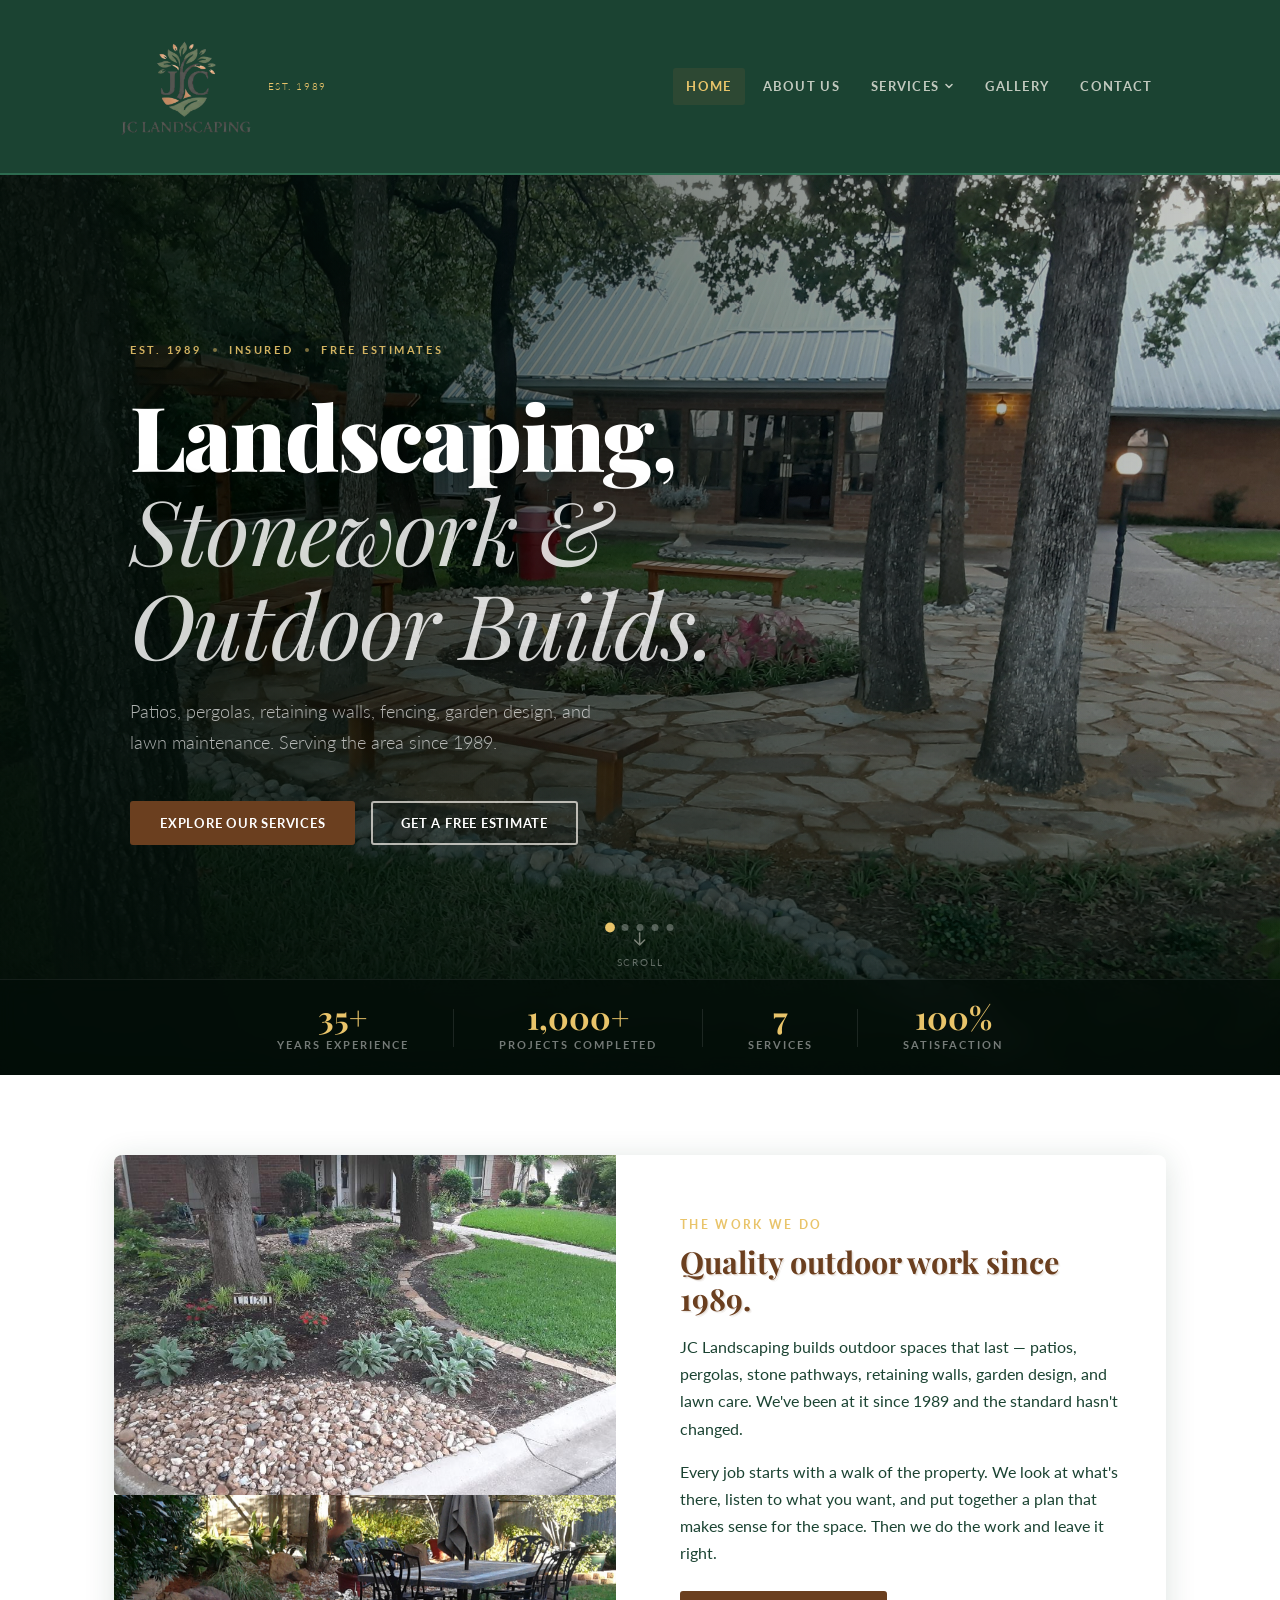
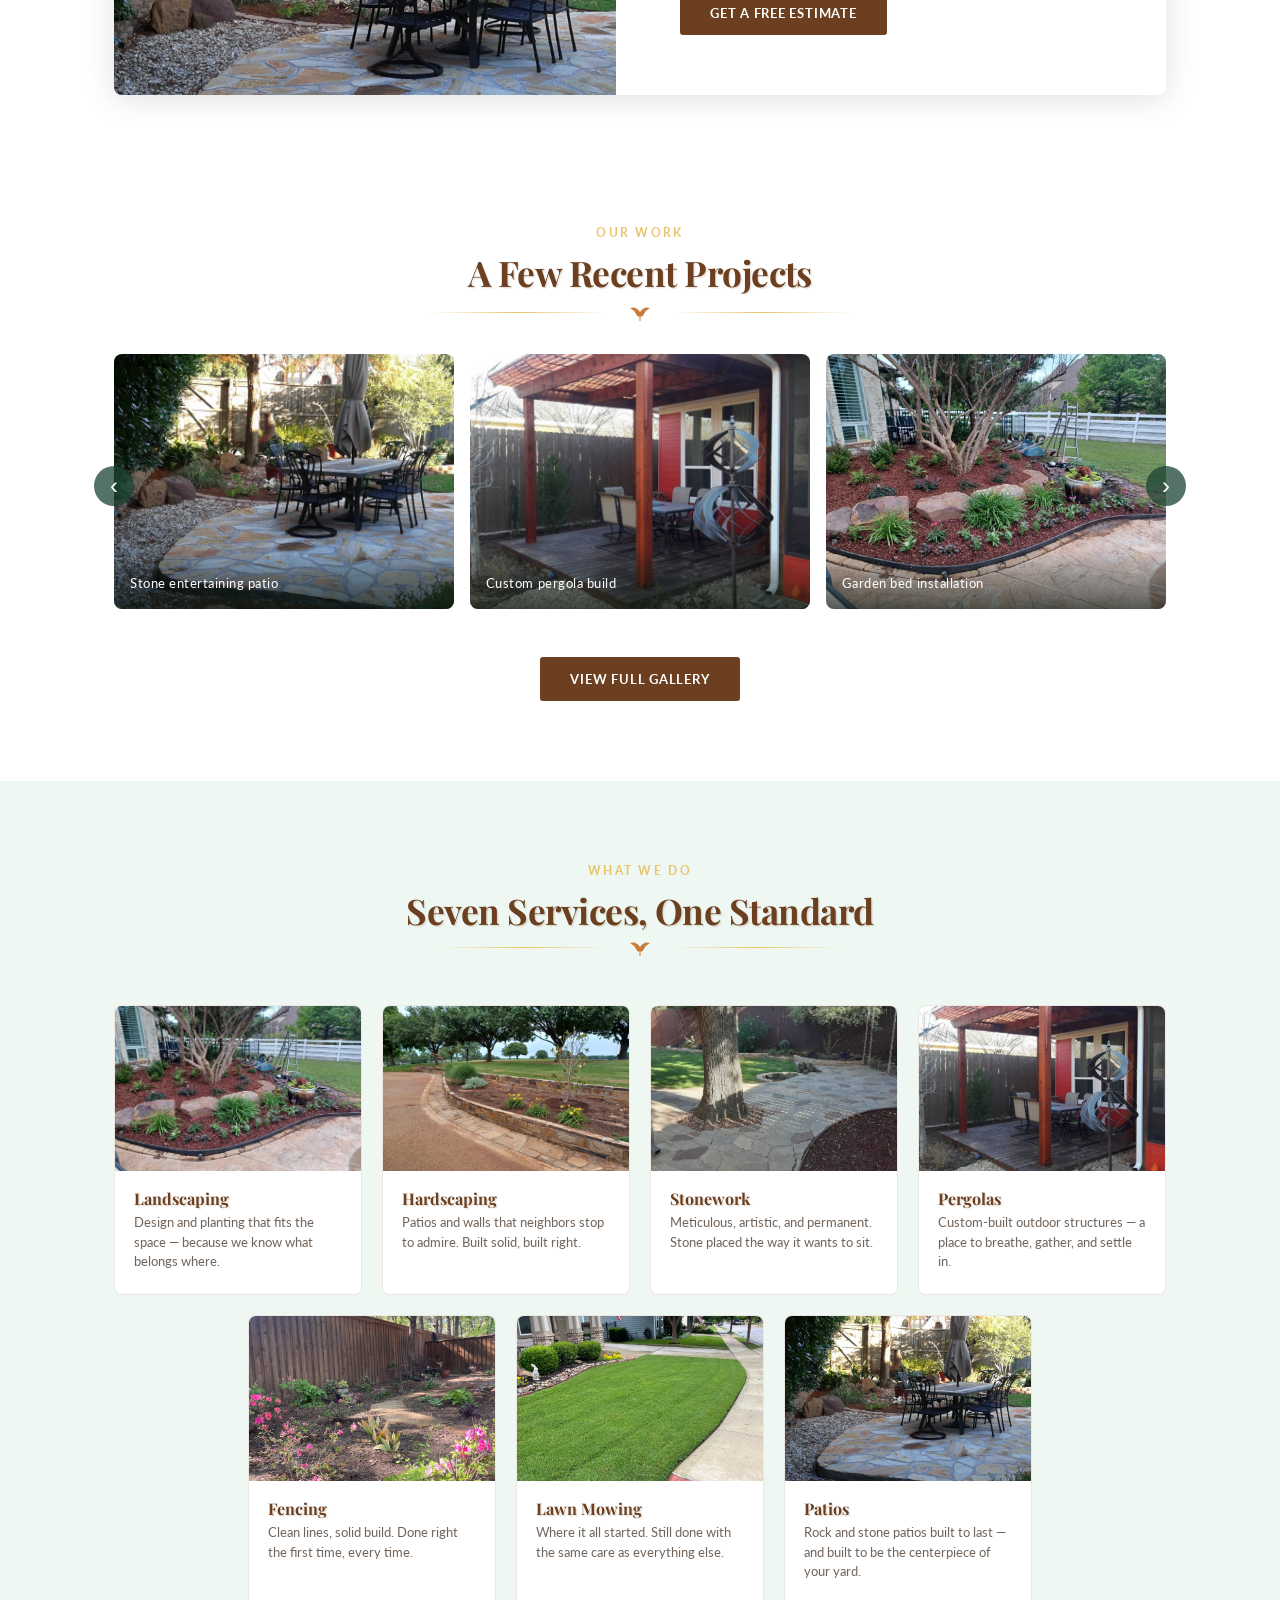
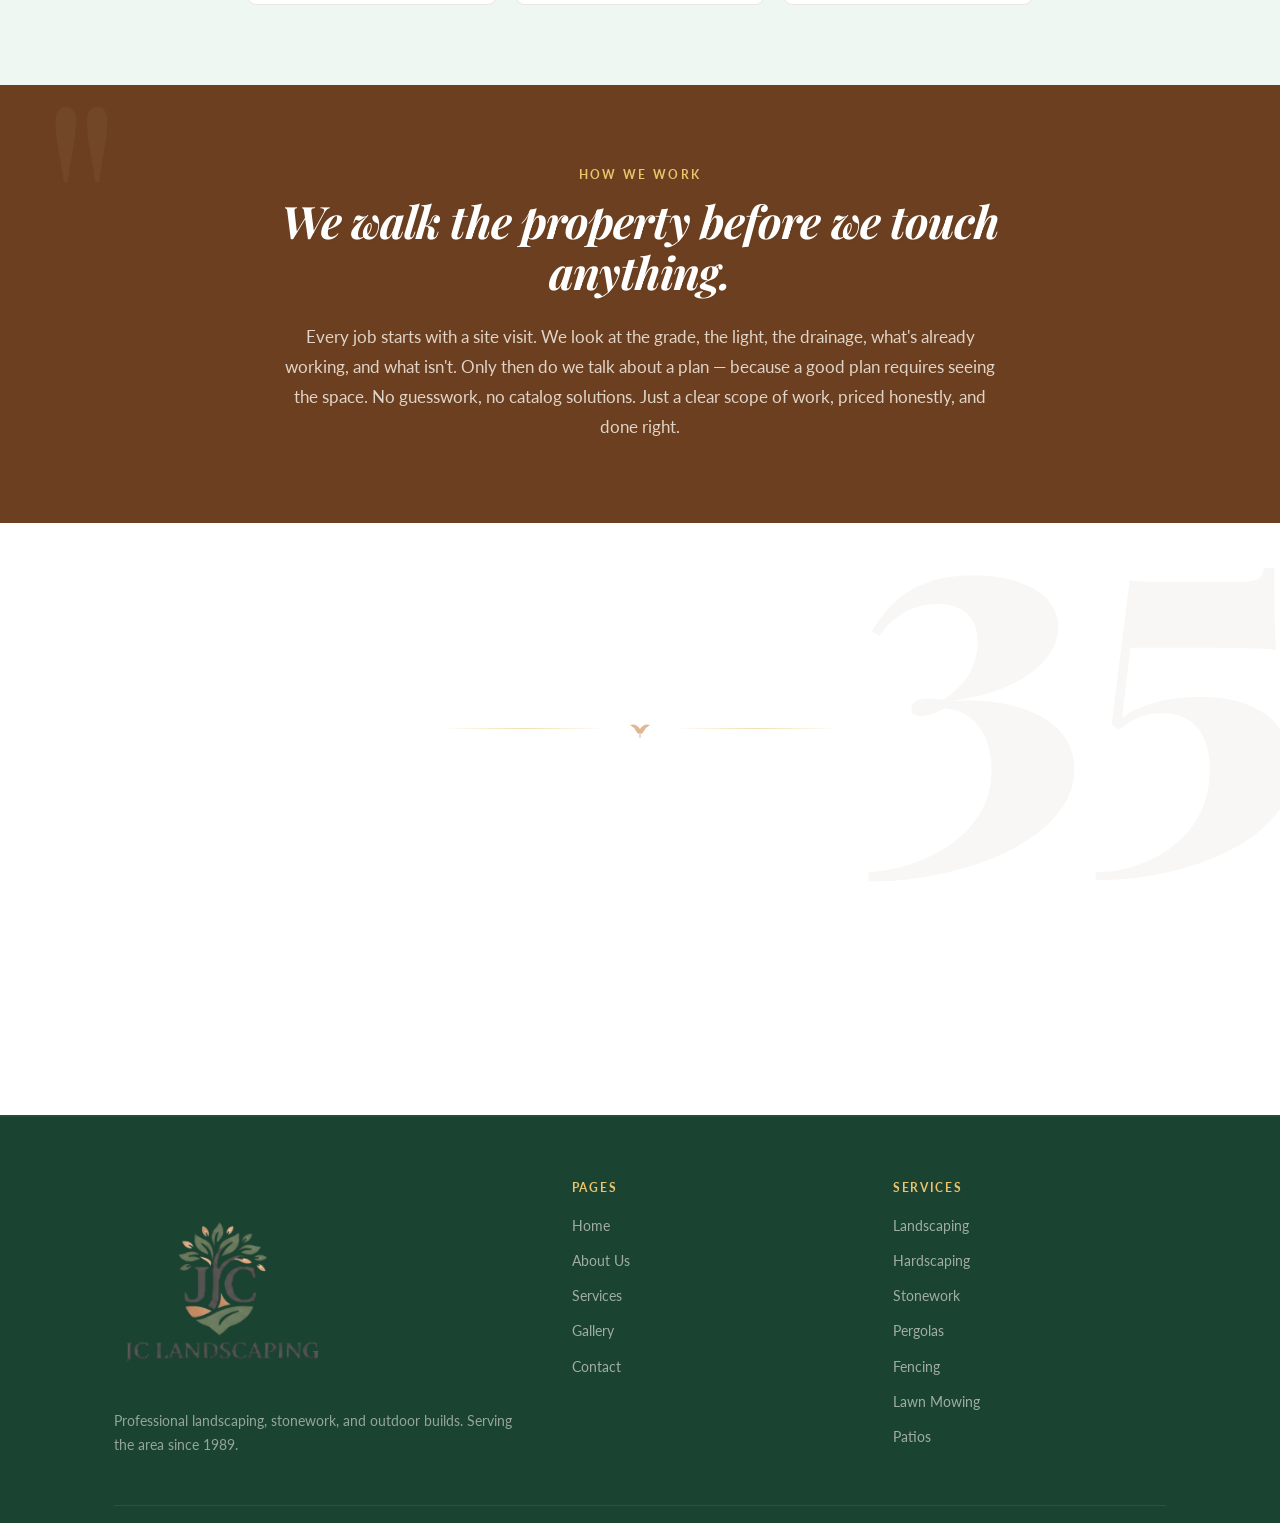
==== index.html @ cf03b1da "Add Insured back to hero badge Co-Authored-By: Claude Sonnet 4.6 <noreply@anthropic.com>" ====
<!DOCTYPE html>
<html lang="en">
<head>
  <meta charset="UTF-8" />
  <meta name="viewport" content="width=device-width, initial-scale=1.0" />
  <title>JC Landscaping — Quality Outdoor Work Since 1989</title>

  <!-- SEO -->
  <meta name="description" content="JC Landscaping has served the area since 1989. Professional landscaping, stone patios, hardscaping, pergolas, fencing, and lawn care. Free estimates." />
  <link rel="canonical" href="https://jclandscaping.com/" />

  <!-- Open Graph / Social -->
  <meta property="og:type" content="website" />
  <meta property="og:title" content="JC Landscaping — Quality Outdoor Work Since 1989" />
  <meta property="og:description" content="35+ years of professional landscaping, stone patios, hardscaping, pergolas, fencing, and lawn care. Free estimates." />
  <meta property="og:image" content="images/gallery/StonePatio.JPEG" />
  <meta property="og:url" content="https://jclandscaping.com/" />
  <meta name="twitter:card" content="summary_large_image" />

  <!-- Favicon -->
  <link rel="icon" type="image/png" href="images/gallery/TransparentJCLandscapingLOGO.png" />
  <link rel="apple-touch-icon" href="images/gallery/TransparentJCLandscapingLOGO.png" />

  <!-- Google Fonts -->
  <link rel="preconnect" href="https://fonts.googleapis.com" />
  <link rel="preconnect" href="https://fonts.gstatic.com" crossorigin />
  <link href="https://fonts.googleapis.com/css2?family=Playfair+Display:ital,wght@0,400;0,600;0,700;0,900;1,400;1,600&family=Lato:wght@300;400;700&display=swap" rel="stylesheet" />

  <!-- Styles -->
  <link rel="stylesheet" href="css/styles.css" />

  <!-- Structured Data: Local Business -->
  <script type="application/ld+json">
  {
    "@context": "https://schema.org",
    "@type": "LandscapingOrLawnService",
    "name": "JC Landscaping",
    "description": "Professional landscaping, stone patios, hardscaping, pergolas, fencing, and lawn care. Serving the area since 1989.",
    "foundingDate": "1989",
    "telephone": "TODO: Replace with real phone number",
    "email": "jcarpenterlandscaping@gmail.com",
    "address": {
      "@type": "PostalAddress",
      "addressLocality": "TODO: Replace with city",
      "addressRegion": "TODO: Replace with state abbreviation",
      "addressCountry": "US"
    },
    "areaServed": "TODO: Replace with service area description",
    "openingHoursSpecification": {
      "@type": "OpeningHoursSpecification",
      "dayOfWeek": ["Monday","Tuesday","Wednesday","Thursday","Friday","Saturday"],
      "opens": "07:00",
      "closes": "18:00"
    },
    "priceRange": "$$"
  }
  </script>
</head>
<body>

  <!-- ============================================================
       STICKY HEADER
  ============================================================ -->
  <header id="site-header">
    <div class="header-inner">
      <div class="logo" onclick="navigate('home')" style="cursor:pointer">
        <img src="images/gallery/TransparentJCLandscapingLOGO.png" alt="JC Landscaping" class="logo-img" />
        <span class="logo-tagline">Est. 1989</span>
      </div>

      <!-- Desktop nav -->
      <nav class="main-nav" id="main-nav">
        <a href="#" onclick="return navigate('home')" data-page="home">Home</a>
        <a href="#about" onclick="return navigate('about')" data-page="about">About Us</a>
        <div class="nav-dropdown">
          <a href="#services" onclick="return navigate('services')" data-page="services" class="nav-dropdown__trigger">Services <svg width="10" height="10" viewBox="0 0 10 10" fill="none" aria-hidden="true"><path d="M2 3.5l3 3 3-3" stroke="currentColor" stroke-width="1.6" stroke-linecap="round" stroke-linejoin="round"/></svg></a>
          <ul class="nav-dropdown__menu">
            <li><a href="#" onclick="return navigate('svc-landscaping')">Landscaping</a></li>
            <li><a href="#" onclick="return navigate('svc-hardscaping')">Hardscaping</a></li>
            <li><a href="#" onclick="return navigate('svc-stonework')">Stonework</a></li>
            <li><a href="#" onclick="return navigate('svc-pergolas')">Pergolas</a></li>
            <li><a href="#" onclick="return navigate('svc-fencing')">Fencing</a></li>
            <li><a href="#" onclick="return navigate('svc-mowing')">Lawn Mowing</a></li>
            <li><a href="#" onclick="return navigate('svc-patios')">Patios</a></li>
          </ul>
        </div>
        <a href="#gallery" onclick="return navigate('gallery')" data-page="gallery">Gallery</a>
        <a href="#contact" onclick="return navigate('contact')" data-page="contact">Contact</a>
      </nav>

      <!-- Mobile toggle -->
      <button class="nav-toggle" id="nav-toggle" aria-label="Toggle menu">
        <span></span><span></span><span></span>
      </button>
    </div>
  </header>


  <!-- ============================================================
       HOME PAGE
  ============================================================ -->
  <div id="page-home" class="page active">

    <!-- HERO -->
    <section class="hero">

      <!-- Slideshow -->
      <div class="hero-slides" id="hero-slides">
        <div class="hero-slide hero-slide--active">
          <img src="images/gallery/StonePathway4.JPEG" alt="" />
        </div>
        <div class="hero-slide">
          <img src="images/gallery/StonePathway1.JPG" alt="" />
        </div>
        <div class="hero-slide">
          <img src="images/gallery/Pergola2.JPEG" alt="" />
        </div>
        <div class="hero-slide">
          <img src="images/gallery/WoodPatio.JPEG" alt="" />
        </div>
        <div class="hero-slide">
          <img src="images/gallery/StonePatio2.JPEG" alt="" />
        </div>
      </div>

      <!-- Overlay -->
      <div class="hero-overlay"></div>

      <!-- Content -->
      <div class="hero-content">
        <div class="hero-badge reveal">
          <span>Est. 1989</span>
          <span class="hero-badge-sep"></span>
          <span>Insured</span>
          <span class="hero-badge-sep"></span>
          <span>Free Estimates</span>
        </div>
        <h1 class="reveal reveal-delay-1">
          Landscaping,<br>
          <em>Stonework &amp; Outdoor Builds.</em>
        </h1>
        <p class="reveal reveal-delay-2">Patios, pergolas, retaining walls, fencing, garden design, and lawn maintenance. Serving the area since 1989.</p>
        <div class="hero-ctas reveal reveal-delay-3">
          <button class="btn btn-primary" onclick="navigate('services')">Explore Our Services</button>
          <button class="btn btn-outline" onclick="navigate('contact')">Get a Free Estimate</button>
        </div>
      </div>

      <!-- Stats bar -->
      <div class="hero-stats">
        <div class="hero-stat">
          <strong>35+</strong>
          <span>Years Experience</span>
        </div>
        <div class="hero-stat-sep"></div>
        <div class="hero-stat">
          <strong>1,000+</strong>
          <span>Projects Completed</span>
        </div>
        <div class="hero-stat-sep"></div>
        <div class="hero-stat">
          <strong>7</strong>
          <span>Services</span>
        </div>
        <div class="hero-stat-sep"></div>
        <div class="hero-stat">
          <strong>100%</strong>
          <span>Satisfaction</span>
        </div>
      </div>

      <!-- Slide dots -->
      <div class="hero-dots" id="hero-dots">
        <button class="hero-dot hero-dot--active" data-slide="0" aria-label="Slide 1"></button>
        <button class="hero-dot" data-slide="1" aria-label="Slide 2"></button>
        <button class="hero-dot" data-slide="2" aria-label="Slide 3"></button>
        <button class="hero-dot" data-slide="3" aria-label="Slide 4"></button>
        <button class="hero-dot" data-slide="4" aria-label="Slide 5"></button>
      </div>

      <!-- Scroll indicator -->
      <div class="hero-scroll">
        <svg width="18" height="18" viewBox="0 0 18 18" fill="none" xmlns="http://www.w3.org/2000/svg">
          <path d="M9 3v12M4 10l5 5 5-5" stroke="#FAF5EE" stroke-width="1.5" stroke-linecap="round" stroke-linejoin="round"/>
        </svg>
        Scroll
      </div>

    </section>

    <!-- INTRO CARD -->
    <section class="intro-section">
      <div class="container">
        <div class="intro-card reveal">
          <div class="intro-photos">
            <div class="intro-photo-slot">
              <img src="images/gallery/Landscaping.JPG" alt="JC Landscaping — completed garden project" loading="lazy" />
            </div>
            <div class="intro-photo-slot intro-photo-slot--secondary">
              <img src="images/gallery/StonePatio.JPEG" alt="Custom stone patio by JC Landscaping" loading="lazy" />
            </div>
          </div>
          <div class="intro-text">
            <div class="section-label">The Work We Do</div>
            <h2>Quality outdoor work since 1989.</h2>
            <p>JC Landscaping builds outdoor spaces that last — patios, pergolas, stone pathways, retaining walls, garden design, and lawn care. We've been at it since 1989 and the standard hasn't changed.</p>
            <p>Every job starts with a walk of the property. We look at what's there, listen to what you want, and put together a plan that makes sense for the space. Then we do the work and leave it right.</p>
            <button class="btn btn-primary" onclick="navigate('contact')" style="margin-top:0.5rem;">Get a Free Estimate</button>
          </div>
        </div>
      </div>
    </section>

    <!-- RECENT WORK PREVIEW -->
    <section class="recent-work">
      <div class="container">
        <div class="section-label text-center reveal">Our Work</div>
        <h2 class="reveal reveal-delay-1">A Few Recent Projects</h2>
        <div class="botanical-divider reveal reveal-delay-2">
          <div class="line"></div>
          <svg width="32" height="20" viewBox="0 0 32 20" fill="none">
            <path d="M16 10 Q12 4 6 6 Q10 8 12 12 Q14 16 16 14 Q18 16 20 12 Q22 8 26 6 Q20 4 16 10Z" fill="#C97B3A"/>
            <line x1="16" y1="10" x2="16" y2="19" stroke="#C97B3A" stroke-width="1"/>
          </svg>
          <div class="line"></div>
        </div>

        <div class="work-carousel-wrap reveal">
          <button class="work-carousel-btn work-carousel-prev" id="work-prev" aria-label="Previous">&#8249;</button>
          <div class="work-carousel" id="work-carousel">
            <div class="work-slide" onclick="navigate('gallery')" style="cursor:pointer">
              <img src="images/gallery/StonePatio.JPEG" alt="Stone patio" loading="lazy" />
              <div class="work-caption">Stone entertaining patio</div>
            </div>
            <div class="work-slide" onclick="navigate('gallery')" style="cursor:pointer">
              <img src="images/gallery/Pergola1.JPG" alt="Pergola build" loading="lazy" />
              <div class="work-caption">Custom pergola build</div>
            </div>
            <div class="work-slide" onclick="navigate('gallery')" style="cursor:pointer">
              <img src="images/gallery/Landscaping3.JPG" alt="Garden landscaping" loading="lazy" />
              <div class="work-caption">Garden bed installation</div>
            </div>
            <div class="work-slide" onclick="navigate('gallery')" style="cursor:pointer">
              <img src="images/gallery/StonePathway1.JPG" alt="Stone pathway" loading="lazy" />
              <div class="work-caption">Denton Calvary — stone pathway</div>
            </div>
            <div class="work-slide" onclick="navigate('gallery')" style="cursor:pointer">
              <img src="images/gallery/Stonewall.JPEG" alt="Stone retaining wall" loading="lazy" />
              <div class="work-caption">Stone retaining wall</div>
            </div>
            <div class="work-slide" onclick="navigate('gallery')" style="cursor:pointer">
              <img src="images/gallery/Pergola2.JPEG" alt="Pergola over patio" loading="lazy" />
              <div class="work-caption">Freestanding pergola over patio</div>
            </div>
            <div class="work-slide" onclick="navigate('gallery')" style="cursor:pointer">
              <img src="images/gallery/Landscaping.JPG" alt="Front yard landscaping" loading="lazy" />
              <div class="work-caption">Front yard redesign</div>
            </div>
            <div class="work-slide" onclick="navigate('gallery')" style="cursor:pointer">
              <img src="images/gallery/StonePatio2.JPEG" alt="Stone patio detail" loading="lazy" />
              <div class="work-caption">Flagstone patio with custom edging</div>
            </div>
          </div>
          <button class="work-carousel-btn work-carousel-next" id="work-next" aria-label="Next">&#8250;</button>
        </div>

        <div class="text-center" style="margin-top:2.5rem;">
          <button class="btn btn-primary reveal" onclick="navigate('gallery')">View Full Gallery</button>
        </div>
      </div>
    </section>

    <!-- SERVICES TEASER -->
    <section class="services-teaser">
      <div class="container">
        <div class="section-label text-center reveal">What We Do</div>
        <h2 class="reveal reveal-delay-1">Seven Services, One Standard</h2>
        <div class="botanical-divider reveal reveal-delay-2">
          <div class="line"></div>
          <svg width="32" height="20" viewBox="0 0 32 20" fill="none" xmlns="http://www.w3.org/2000/svg">
            <path d="M16 10 Q12 4 6 6 Q10 8 12 12 Q14 16 16 14 Q18 16 20 12 Q22 8 26 6 Q20 4 16 10Z" fill="#C97B3A"/>
            <line x1="16" y1="10" x2="16" y2="19" stroke="#C97B3A" stroke-width="1"/>
          </svg>
          <div class="line"></div>
        </div>

        <div class="teaser-grid">

          <div class="teaser-card reveal" onclick="navigate('svc-landscaping')">
            <div class="teaser-photo">
              <img src="images/gallery/Landscaping3.JPG" alt="Landscaping" loading="lazy" />
            </div>
            <div class="teaser-body">
              <h3>Landscaping</h3>
              <p>Design and planting that fits the space — because we know what belongs where.</p>
            </div>
          </div>

          <div class="teaser-card reveal reveal-delay-1" onclick="navigate('svc-hardscaping')">
            <div class="teaser-photo">
              <img src="images/gallery/Stonewall.JPEG" alt="Hardscaping" loading="lazy" />
            </div>
            <div class="teaser-body">
              <h3>Hardscaping</h3>
              <p>Patios and walls that neighbors stop to admire. Built solid, built right.</p>
            </div>
          </div>

          <div class="teaser-card reveal reveal-delay-2" onclick="navigate('svc-stonework')">
            <div class="teaser-photo">
              <img src="images/gallery/StonePathway1.JPG" alt="Stonework" loading="lazy" />
            </div>
            <div class="teaser-body">
              <h3>Stonework</h3>
              <p>Meticulous, artistic, and permanent. Stone placed the way it wants to sit.</p>
            </div>
          </div>

          <div class="teaser-card reveal reveal-delay-3" onclick="navigate('svc-pergolas')">
            <div class="teaser-photo">
              <img src="images/gallery/Pergola1.JPG" alt="Pergolas" loading="lazy" />
            </div>
            <div class="teaser-body">
              <h3>Pergolas</h3>
              <p>Custom-built outdoor structures — a place to breathe, gather, and settle in.</p>
            </div>
          </div>

          <div class="teaser-card reveal" onclick="navigate('svc-fencing')">
            <div class="teaser-photo">
              <img src="images/gallery/Fence.jpeg" alt="Fencing" loading="lazy" />
            </div>
            <div class="teaser-body">
              <h3>Fencing</h3>
              <p>Clean lines, solid build. Done right the first time, every time.</p>
            </div>
          </div>

          <div class="teaser-card reveal reveal-delay-1" onclick="navigate('svc-mowing')">
            <div class="teaser-photo">
              <img src="images/IMG_1251.jpeg" alt="Lawn Mowing" loading="lazy" />
            </div>
            <div class="teaser-body">
              <h3>Lawn Mowing</h3>
              <p>Where it all started. Still done with the same care as everything else.</p>
            </div>
          </div>

          <div class="teaser-card reveal reveal-delay-2" onclick="navigate('svc-patios')">
            <div class="teaser-photo">
              <img src="images/gallery/StonePatio.JPEG" alt="Patios" loading="lazy" />
            </div>
            <div class="teaser-body">
              <h3>Patios</h3>
              <p>Rock and stone patios built to last — and built to be the centerpiece of your yard.</p>
            </div>
          </div>

        </div>
      </div>
    </section>

    <!-- STORY BLURB -->
    <section class="story-section">
      <div class="container">
        <div class="story-inner">
          <div class="section-label reveal">How We Work</div>
          <h2 class="reveal reveal-delay-1">We walk the property before we touch anything.</h2>
          <p class="reveal reveal-delay-2">Every job starts with a site visit. We look at the grade, the light, the drainage, what's already working, and what isn't. Only then do we talk about a plan — because a good plan requires seeing the space. No guesswork, no catalog solutions. Just a clear scope of work, priced honestly, and done right.</p>
        </div>
      </div>
    </section>

    <!-- TRUST SECTION -->
    <section class="trust-section">
      <div class="container">
        <div class="section-label text-center reveal">By the Numbers</div>
        <h2 class="reveal reveal-delay-1">The Work, By the Numbers.</h2>
        <div class="botanical-divider reveal reveal-delay-2">
          <div class="line"></div>
          <svg width="32" height="20" viewBox="0 0 32 20" fill="none">
            <path d="M16 10 Q12 4 6 6 Q10 8 12 12 Q14 16 16 14 Q18 16 20 12 Q22 8 26 6 Q20 4 16 10Z" fill="#C97B3A"/>
            <line x1="16" y1="10" x2="16" y2="19" stroke="#C97B3A" stroke-width="1"/>
          </svg>
          <div class="line"></div>
        </div>

        <div class="trust-grid">
          <div class="trust-badge reveal">
            <div class="number">35</div>
            <h3>Years in Business</h3>
            <p>In business since 1989. Experience you can see in the finished work.</p>
          </div>
          <div class="trust-badge reveal reveal-delay-1">
            <div class="number">7</div>
            <h3>Services Offered</h3>
            <p>From a simple mow to a full backyard transformation — all done with the same care.</p>
          </div>
          <div class="trust-badge reveal reveal-delay-2">
            <div class="number">100%</div>
            <h3>Free Estimates</h3>
            <p>Every job starts with a walk of the property and a clear price before any work begins.</p>
          </div>
        </div>
      </div>
    </section>

  </div><!-- /page-home -->


  <!-- ============================================================
       ABOUT PAGE
  ============================================================ -->
  <div id="page-about" class="page">

    <section class="about-hero">
      <div class="container">
        <div class="section-label reveal">Who We Are</div>
        <h1 class="reveal reveal-delay-1">Experienced crew. Honest work. No shortcuts.</h1>
        <p class="reveal reveal-delay-2">A small, tight crew that shows up on time, works carefully, and leaves the job site clean. In business since 1989.</p>
      </div>
    </section>

    <section class="about-content">
      <div class="container">
        <div class="about-grid">

          <!-- Photo column -->
          <div class="about-photo-col reveal">
            <div class="about-photo-slot">
              <img src="images/gallery/Pergola1.JPG" alt="JC Landscaping — pergola build" loading="lazy" />
            </div>
            <div class="about-team-photo">
              <img src="images/gallery/StonePathway1.JPG" alt="JC Landscaping — stonework detail" loading="lazy" />
            </div>
          </div>

          <!-- Text column -->
          <div class="about-text">
            <div class="section-label reveal">Our Approach</div>
            <h2 class="reveal reveal-delay-1">Consistent Crew, Consistent Results</h2>

            <p class="reveal reveal-delay-2">Before we touch anything, we walk the site — looking at the grade, the light, the drainage, what's already there, and what you actually want out of the space. A plan that works has to start with understanding the space. We don't skip that step.</p>

            <p class="reveal reveal-delay-2">Whether it's a full landscaping design, a stone patio, a pergola, or something in between, the work gets the same attention. We're not a high-volume operation. We take on jobs we can do properly, and we see them through.</p>

            <p class="reveal reveal-delay-1">We keep the operation tight. Experienced hands who know the standards, work that gets checked before we leave, and a manageable volume of jobs each season so nothing gets rushed.</p>

            <p class="reveal reveal-delay-2">Every edge, every stone, every planted bed — if it isn't right, we fix it before we leave. Not because someone's watching. Because that's the standard.</p>

            <h3 class="reveal">What We Stand For</h3>

            <div class="values-list reveal reveal-delay-1">
              <div class="value-item">
                <svg width="22" height="22" viewBox="0 0 22 22" fill="none">
                  <path d="M4 11l5 5 9-9" stroke="#E9C46A" stroke-width="1.6" stroke-linecap="round" stroke-linejoin="round"/>
                </svg>
                <div>
                  <strong>Honest work</strong>
                  <span>No corners cut. No upsells you don't need.</span>
                </div>
              </div>
              <div class="value-item">
                <svg width="22" height="22" viewBox="0 0 22 22" fill="none">
                  <circle cx="9.5" cy="9.5" r="5.5" stroke="#E9C46A" stroke-width="1.4"/>
                  <path d="M14 14l3.5 3.5" stroke="#E9C46A" stroke-width="1.6" stroke-linecap="round"/>
                </svg>
                <div>
                  <strong>Attention to detail</strong>
                  <span>The small things matter. We notice them all.</span>
                </div>
              </div>
              <div class="value-item">
                <svg width="22" height="22" viewBox="0 0 22 22" fill="none">
                  <path d="M11 2l7 3v5c0 4.5-3 7.5-7 9-4-1.5-7-4.5-7-9V5l7-3Z" stroke="#E9C46A" stroke-width="1.4" stroke-linejoin="round"/>
                </svg>
                <div>
                  <strong>Your property, your trust</strong>
                  <span>We treat every yard like it's our own.</span>
                </div>
              </div>
              <div class="value-item">
                <svg width="22" height="22" viewBox="0 0 22 22" fill="none">
                  <path d="M11 14V19M8.5 19h5" stroke="#E9C46A" stroke-width="1.5" stroke-linecap="round"/>
                  <path d="M11 14c-3.5 0-6-2.2-6-5.5a6 6 0 0 1 12 0C17 11.8 14.5 14 11 14Z" stroke="#E9C46A" stroke-width="1.4"/>
                </svg>
                <div>
                  <strong>Real pride in the craft</strong>
                  <span>This is work we're genuinely proud of.</span>
                </div>
              </div>
            </div>
          </div>

        </div>
      </div>
    </section>

  </div><!-- /page-about -->


  <!-- ============================================================
       SERVICES PAGE
  ============================================================ -->
  <div id="page-services" class="page">

    <section class="services-hero">
      <div class="container">
        <div class="section-label reveal">What We Offer</div>
        <h1 class="reveal reveal-delay-1">Seven services. One standard of work.</h1>
        <p class="reveal reveal-delay-2">Landscaping is at the heart of what we do. Everything else grew out of that same care and attention to the work.</p>
      </div>
    </section>

    <section class="services-content">
      <div class="container">

        <!-- FEATURED: Landscaping -->
        <div class="service-featured reveal">
          <div class="service-featured-photo" style="padding:0; border:none; margin:0; border-radius:0; min-height:340px;">
            <img src="images/gallery/Landscaping.JPG" alt="Landscaping project" loading="lazy" style="width:100%;height:100%;object-fit:cover;display:block;border-radius:0;" />
          </div>
          <div class="service-featured-text">
            <div class="service-badge">Featured Service</div>
            <h2>Landscaping</h2>
            <p>Landscaping is where everything starts. Whether you're starting from scratch or refreshing an overgrown space, we'll design and plant something that feels like it belongs there — because we know plants, and we know how to read a yard.</p>
            <p>We don't work from a catalog. We walk the space, listen to what you want, and figure out what actually makes sense for the soil, the light, and the way you live out there. The result is a yard that looks like it was always meant to be that way.</p>
            <button class="btn btn-outline" onclick="navigate('svc-landscaping')" style="margin-top:0.5rem;">Learn More</button>
          </div>
        </div>

        <!-- Grid of other services -->
        <div class="services-grid">

          <!-- Hardscaping -->
          <div class="service-card reveal" onclick="navigate('svc-hardscaping')" style="cursor:pointer">
            <div class="service-card-photo">
              <img src="images/gallery/Stonewall.JPEG" alt="Stone retaining wall" loading="lazy" />
            </div>
            <div class="service-card-body">
              <h3>Hardscaping</h3>
              <p>From retaining walls to tiered garden borders, the stonework here is something neighbors stop and stare at. Built to last and built to look right.</p>
              <a class="btn-sm" onclick="navigate('svc-hardscaping')">Learn More</a>
            </div>
          </div>

          <!-- Stonework -->
          <div class="service-card reveal reveal-delay-1" onclick="navigate('svc-stonework')" style="cursor:pointer">
            <div class="service-card-photo">
              <img src="images/gallery/StonePathway1.JPG" alt="Stone pathway" loading="lazy" />
            </div>
            <div class="service-card-body">
              <h3>Stonework</h3>
              <p>Meticulous. Artistic. Permanent. The eye for how stone should sit and flow is something you can't fake — and something you'll notice every single day.</p>
              <a class="btn-sm" onclick="navigate('svc-stonework')">Learn More</a>
            </div>
          </div>

          <!-- Pergolas -->
          <div class="service-card reveal reveal-delay-2" onclick="navigate('svc-pergolas')" style="cursor:pointer">
            <div class="service-card-photo">
              <img src="images/gallery/Pergola1.JPG" alt="Pergola build" />
            </div>
            <div class="service-card-body">
              <h3>Pergolas</h3>
              <p>Custom-built outdoor structures that give your space a place to breathe, gather, and settle in. Designed to fit how you actually use your yard.</p>
              <a class="btn-sm" onclick="navigate('svc-pergolas')">Learn More</a>
            </div>
          </div>

          <!-- Fencing -->
          <div class="service-card reveal" onclick="navigate('svc-fencing')" style="cursor:pointer">
            <div class="service-card-photo">
              <img src="images/gallery/Fence.jpeg" alt="Fencing installation" loading="lazy" />
            </div>
            <div class="service-card-body">
              <h3>Fencing</h3>
              <p>Clean lines, solid build, done right the first time. Whether it's privacy, security, or just defining the space — we make it look good.</p>
              <a class="btn-sm" onclick="navigate('svc-fencing')">Learn More</a>
            </div>
          </div>

          <!-- Lawn Mowing -->
          <div class="service-card reveal reveal-delay-1" onclick="navigate('svc-mowing')" style="cursor:pointer">
            <div class="service-card-photo">
              <img src="images/IMG_1251.jpeg" alt="Freshly mowed lawn" loading="lazy" />
            </div>
            <div class="service-card-body">
              <h3>Lawn Mowing</h3>
              <p>Where it all started. Still done with the same care as everything else — because an edge is either right or it isn't.</p>
              <a class="btn-sm" onclick="navigate('svc-mowing')">Learn More</a>
            </div>
          </div>

          <!-- Patios -->
          <div class="service-card reveal reveal-delay-2" onclick="navigate('svc-patios')" style="cursor:pointer">
            <div class="service-card-photo">
              <img src="images/gallery/StonePatio.JPEG" alt="Stone patio" loading="lazy" />
            </div>
            <div class="service-card-body">
              <h3>Patios</h3>
              <p>Rock and stone patios that become the heart of your outdoor space — hand-selected stone, set right, built to last.</p>
              <a class="btn-sm" onclick="navigate('svc-patios')">Learn More</a>
            </div>
          </div>

        </div>
      </div>
    </section>

  </div><!-- /page-services -->


  <!-- ============================================================
       CONTACT PAGE
  ============================================================ -->
  <div id="page-contact" class="page">

    <section class="contact-hero">
      <div class="container">
        <div class="section-label reveal" style="color:var(--amber)">Reach Out</div>
        <h1 class="reveal reveal-delay-1">Let's talk about your yard.</h1>
        <p class="reveal reveal-delay-2">Tell us what you're thinking and we'll put together a free estimate. No commitment required.</p>
      </div>
    </section>

    <section class="contact-content">
      <div class="container">
        <div class="contact-grid">

          <!-- Form -->
          <div class="contact-form-wrap reveal">
            <h2>Send Us a Message</h2>
            <p>Fill out the form and someone from the crew will be back in touch — usually within a day or two.</p>

            <!-- TODO: Sign up at formspree.io and replace REPLACE_WITH_YOUR_FORM_ID below -->
            <form id="contact-form" onsubmit="handleFormSubmit(event)">

              <div class="form-row">
                <div class="form-group">
                  <label for="contact-name">Your Name</label>
                  <input type="text" id="contact-name" name="name" placeholder="Jane Smith" required />
                </div>
                <div class="form-group">
                  <label for="contact-phone">Phone Number</label>
                  <input type="tel" id="contact-phone" name="phone" placeholder="(555) 000-0000" />
                </div>
              </div>

              <div class="form-group">
                <label for="contact-email">Email Address</label>
                <input type="email" id="contact-email" name="email" placeholder="jane@example.com" required />
              </div>

              <div class="form-group">
                <label for="contact-service">What service are you interested in?</label>
                <select id="contact-service" name="service">
                  <option value="">— Select a service —</option>
                  <option>Landscaping</option>
                  <option>Hardscaping</option>
                  <option>Stonework</option>
                  <option>Pergolas</option>
                  <option>Fencing</option>
                  <option>Lawn Mowing</option>
                  <option>Patios</option>
                  <option>Not sure yet</option>
                </select>
              </div>

              <div class="form-group">
                <label for="contact-message">What can we help you with?</label>
                <textarea id="contact-message" name="message" placeholder="Tell us a little about your yard, what you're hoping to do, or just where to start. No detail is too small."></textarea>
              </div>

              <div class="form-submit">
                <button type="submit" class="btn btn-primary">Send Message</button>
              </div>

            </form>

            <div id="form-success" style="display:none; margin-top:1.25rem; background:rgba(74,103,65,0.12); border:1px solid rgba(74,103,65,0.35); border-radius:6px; padding:1rem 1.25rem;">
              <p style="color:var(--green-soft); font-weight:700; margin-bottom:0.3rem;">Message received. Thanks for reaching out.</p>
              <p style="color:rgba(44,26,14,0.7); font-size:0.88rem;">We'll be in touch soon.</p>
            </div>
          </div>

          <!-- Info sidebar -->
          <div class="contact-info reveal reveal-delay-2">
            <div class="john-note">
              <p>Free estimates on all projects. We'll walk the property, talk through the options, and give you a clear price before any work begins.</p>
            </div>

            <h2>Find Us</h2>

            <div class="info-item">
              <div class="info-icon">
                <svg width="18" height="18" viewBox="0 0 18 18" fill="none">
                  <path d="M9 2a5 5 0 0 1 5 5c0 3.5-5 9-5 9S4 10.5 4 7a5 5 0 0 1 5-5Z" stroke="#6B3F1F" stroke-width="1.3"/>
                  <circle cx="9" cy="7" r="1.5" fill="#6B3F1F"/>
                </svg>
              </div>
              <div class="info-text">
                <strong>Service Area</strong>
                <span>[Your town] and surrounding communities</span>
              </div>
            </div>

            <div class="info-item">
              <div class="info-icon">
                <svg width="18" height="18" viewBox="0 0 18 18" fill="none">
                  <path d="M3 4h2l1.5 3.5-1.5 1a9 9 0 0 0 4 4l1-1.5L13.5 12.5V14.5a1 1 0 0 1-1 1C7 16 2 10 2 5a1 1 0 0 1 1-1Z" stroke="#6B3F1F" stroke-width="1.3"/>
                </svg>
              </div>
              <div class="info-text">
                <strong>Phone</strong>
                <span>(555) 000-0000</span>
              </div>
            </div>

            <div class="info-item">
              <div class="info-icon">
                <svg width="18" height="18" viewBox="0 0 18 18" fill="none">
                  <rect x="2" y="4" width="14" height="10" rx="2" stroke="#6B3F1F" stroke-width="1.3"/>
                  <path d="M2 6l7 5 7-5" stroke="#6B3F1F" stroke-width="1.3" stroke-linecap="round"/>
                </svg>
              </div>
              <div class="info-text">
                <strong>Email</strong>
                <span>jcarpenterlandscaping@gmail.com</span>
              </div>
            </div>

            <div class="info-item">
              <div class="info-icon">
                <svg width="18" height="18" viewBox="0 0 18 18" fill="none">
                  <circle cx="9" cy="9" r="7" stroke="#6B3F1F" stroke-width="1.3"/>
                  <path d="M9 5v4l2.5 2.5" stroke="#6B3F1F" stroke-width="1.3" stroke-linecap="round"/>
                </svg>
              </div>
              <div class="info-text">
                <strong>Hours</strong>
                <span>Mon–Sat, 7:00am – 6:00pm</span>
              </div>
            </div>

          </div>
        </div>
      </div>
    </section>

  </div><!-- /page-contact -->


  <!-- ============================================================
       SERVICE — LANDSCAPING
  ============================================================ -->
  <div id="page-svc-landscaping" class="page">
    <section class="svc-hero">
      <div class="svc-hero-media">
        <img src="images/gallery/Landscaping.JPG" alt="Landscaping" loading="lazy" />
      </div>
      <div class="svc-hero-overlay"></div>
      <div class="container svc-hero-content">
        <div class="section-label reveal">Service</div>
        <h1 class="reveal reveal-delay-1">Landscaping</h1>
        <p class="reveal reveal-delay-2">Design and planting that fits the space — because we know what belongs where.</p>
      </div>
    </section>
    <section class="svc-body">
      <div class="container">
        <div class="svc-layout">
          <div class="svc-text reveal">
            <p>We've been reading landscapes for 35 years. Before we touch a single plant, we walk the property — taking in the light, the soil, the drainage, the way the space flows. We notice what's already working and what the yard is trying to be. That kind of attention is what separates a landscaping job that looks planted from one that looks grown.</p>
            <p>Every design starts with a conversation about how you actually use your outdoor space. Whether you want a low-maintenance front yard that looks sharp year-round, a backyard your kids can run through, or a full property redesign from the fence line in — we build a plan around your life, not the other way around. We don't work from a catalog. We source plants that belong in this climate, in your soil, in your specific conditions.</p>
            <p>The result is a yard that looks like it was always meant to be that way. Not overdone, not generic — just right. We handle everything from grading and bed prep to final planting and cleanup. When we leave, there's nothing left to do but enjoy it.</p>
            <div class="svc-actions">
              <button class="btn btn-primary" onclick="navigate('contact')">Get a Quote</button>
              <button class="btn btn-ghost" onclick="navigate('services')">&#8592; All Services</button>
            </div>
          </div>
          <div class="svc-sidebar reveal reveal-delay-2">
            <img src="images/gallery/Landscaping2.JPG" alt="Landscaping project" class="svc-img" loading="lazy" />
            <div class="svc-callout">
              <p>"The yard should look like it was always supposed to look that way. Like the plants chose it themselves."</p>
            </div>
          </div>
        </div>
      </div>
    </section>
  </div><!-- /page-svc-landscaping -->


  <!-- ============================================================
       SERVICE — HARDSCAPING
  ============================================================ -->
  <div id="page-svc-hardscaping" class="page">
    <section class="svc-hero">
      <div class="svc-hero-media">
        <img src="images/gallery/Stonewall.JPEG" alt="Hardscaping" loading="lazy" />
      </div>
      <div class="svc-hero-overlay"></div>
      <div class="container svc-hero-content">
        <div class="section-label reveal">Service</div>
        <h1 class="reveal reveal-delay-1">Hardscaping</h1>
        <p class="reveal reveal-delay-2">Built solid, built right — the structural backbone of a great yard.</p>
      </div>
    </section>
    <section class="svc-body">
      <div class="container">
        <div class="svc-layout">
          <div class="svc-text reveal">
            <p>Good hardscaping is what holds a yard together. The walls, the borders, the structure — when it's done right, you don't really notice it. It just feels solid and intentional. When it's done wrong, you notice it immediately: uneven edges, walls that lean, borders that wash out after the first hard rain. We don't cut corners on the foundation work.</p>
            <p>From tiered retaining walls to decorative garden borders, we approach every hardscaping project the same way — by understanding the ground first. Proper grading, drainage planning, and base preparation are what make the difference between a wall that lasts 30 years and one that needs to be rebuilt in five.</p>
            <p>Whether you're dealing with a slope that needs taming, a garden that needs definition, or a yard that needs structural bones before the planting can begin, our crew can handle it. The stonework is tight, the lines are clean, and the finished product looks like it belongs.</p>
            <div class="svc-actions">
              <button class="btn btn-primary" onclick="navigate('contact')">Get a Quote</button>
              <button class="btn btn-ghost" onclick="navigate('services')">&#8592; All Services</button>
            </div>
          </div>
          <div class="svc-sidebar reveal reveal-delay-2">
            <img src="images/gallery/Stonelining.JPEG" alt="Stone border and lining" class="svc-img" loading="lazy" />
            <div class="svc-callout">
              <p>"The wall has to be right before anything else goes in. Get that wrong and you're redoing everything."</p>
            </div>
          </div>
        </div>
      </div>
    </section>
  </div><!-- /page-svc-hardscaping -->


  <!-- ============================================================
       SERVICE — STONEWORK
  ============================================================ -->
  <div id="page-svc-stonework" class="page">
    <section class="svc-hero">
      <div class="svc-hero-media">
        <img src="images/gallery/StonePathway1.JPG" alt="Stonework" loading="lazy" />
      </div>
      <div class="svc-hero-overlay"></div>
      <div class="container svc-hero-content">
        <div class="section-label reveal">Service</div>
        <h1 class="reveal reveal-delay-1">Stonework</h1>
        <p class="reveal reveal-delay-2">Meticulous, artistic, and permanent — stone placed the way it wants to sit.</p>
      </div>
    </section>
    <section class="svc-body">
      <div class="container">
        <div class="svc-layout">
          <div class="svc-text reveal">
            <p>Stonework is the part of this trade that demands the most care. There's a craft to it that goes beyond function — the way each piece sits, the way the pattern flows, the way the finished pathway or wall looks like it could have been there for a hundred years. That's not an accident. It comes from knowing stone.</p>
            <p>We hand-select material for every stonework project. We know the difference between a stone that wants to sit flat and one that needs to be positioned on edge. We understand how stone weathers, how it handles freeze-thaw cycles, and which materials hold their character over time. That knowledge shows in the work.</p>
            <p>Pathways, steps, garden borders, decorative placement — our stonework ranges from simple to elaborate, but they share the same standard. Every joint is tight. Every surface is stable. Every line was thought about. If you want stonework that still looks right twenty years from now, this is the crew to call.</p>
            <div class="svc-actions">
              <button class="btn btn-primary" onclick="navigate('contact')">Get a Quote</button>
              <button class="btn btn-ghost" onclick="navigate('services')">&#8592; All Services</button>
            </div>
          </div>
          <div class="svc-sidebar reveal reveal-delay-2">
            <img src="images/gallery/StonePathway2.JPG" alt="Stone pathway" class="svc-img" loading="lazy" />
            <div class="svc-callout">
              <p>"Stone has a right way to sit. Once you learn to see it, you can't unsee it — and you can't settle for less."</p>
            </div>
          </div>
        </div>
      </div>
    </section>
  </div><!-- /page-svc-stonework -->


  <!-- ============================================================
       SERVICE — PERGOLAS
  ============================================================ -->
  <div id="page-svc-pergolas" class="page">
    <section class="svc-hero">
      <div class="svc-hero-media">
        <img src="images/gallery/Pergola2.JPEG" alt="Pergola" loading="lazy" />
      </div>
      <div class="svc-hero-overlay"></div>
      <div class="container svc-hero-content">
        <div class="section-label reveal">Service</div>
        <h1 class="reveal reveal-delay-1">Pergolas</h1>
        <p class="reveal reveal-delay-2">Custom-built outdoor structures — a place to breathe, gather, and settle in.</p>
      </div>
    </section>
    <section class="svc-body">
      <div class="container">
        <div class="svc-layout">
          <div class="svc-text reveal">
            <p>A pergola is one of those additions that changes how you use your yard. It gives the space definition — suddenly there's a reason to be outside. A place to sit in the shade, have dinner, or just breathe without the sun in your face. We build pergolas that feel like they belong to the property, not like something dropped in from a big-box store.</p>
            <p>Every pergola we build is custom — sized and positioned for how you actually want to use it. We handle all the framing, post-setting, and finishing work using durable hardwoods suited to the build. The result is solid enough to outlast most of what's around it, and built well enough that you won't be looking at it wondering if it's level.</p>
            <p>Whether you're looking for a simple four-post structure over a patio, a more elaborate design with built-in seating, or something that connects to the house — we'll figure out what makes sense for your space. Come spring, when everyone else is wishing they'd done it last year, you'll be glad you did it now.</p>
            <div class="svc-actions">
              <button class="btn btn-primary" onclick="navigate('contact')">Get a Quote</button>
              <button class="btn btn-ghost" onclick="navigate('services')">&#8592; All Services</button>
            </div>
          </div>
          <div class="svc-sidebar reveal reveal-delay-2">
            <img src="images/gallery/Pergola1.JPG" alt="Pergola build" class="svc-img" loading="lazy" />
            <div class="svc-callout">
              <p>"A pergola should feel like it grew there. That takes planning, and it takes building it right the first time."</p>
            </div>
          </div>
        </div>
      </div>
    </section>
  </div><!-- /page-svc-pergolas -->


  <!-- ============================================================
       SERVICE — FENCING
  ============================================================ -->
  <div id="page-svc-fencing" class="page">
    <section class="svc-hero">
      <div class="svc-hero-media">
        <img src="images/gallery/Fence.jpeg" alt="Fencing" loading="lazy" />
      </div>
      <div class="svc-hero-overlay"></div>
      <div class="container svc-hero-content">
        <div class="section-label reveal">Service</div>
        <h1 class="reveal reveal-delay-1">Fencing</h1>
        <p class="reveal reveal-delay-2">Clean lines, solid build — done right the first time, every time.</p>
      </div>
    </section>
    <section class="svc-body">
      <div class="container">
        <div class="svc-layout">
          <div class="svc-text reveal">
            <p>Fencing is one of those things that's easy to do badly. Crooked posts, gaps at the bottom, rails that sag — these things stand out every single day. We've been building fences for 35 years and we've never gotten comfortable with sloppy work. Posts go in plumb, rails go in level, and the finished line is something you can actually be proud of looking at from either side.</p>
            <p>Whether it's a privacy fence to block out a neighbor, a decorative border to define your property, or a functional enclosure for a dog run or garden, we build it the right way. Proper post depth, proper concrete, and proper spacing — the basics that most people cut corners on and regret later. Material options depend on your budget and goals — we'll walk you through what makes sense.</p>
            <p>We also handle fence repairs and replacements. If you've got sections that are leaning, rotting out, or just looking rough, our crew can assess what needs to come out and what can be salvaged. A straight fence line makes the whole yard look better — it's one of those upgrades that's obvious the day it's done.</p>
            <div class="svc-actions">
              <button class="btn btn-primary" onclick="navigate('contact')">Get a Quote</button>
              <button class="btn btn-ghost" onclick="navigate('services')">&#8592; All Services</button>
            </div>
          </div>
          <div class="svc-sidebar reveal reveal-delay-2">
            <img src="images/gallery/Fence1.jpeg" alt="Cedar fence detail" class="svc-img" loading="lazy" />
            <div class="svc-callout">
              <p>"A good fence line makes the whole yard look intentional. There's no shortcut to getting it straight."</p>
            </div>
          </div>
        </div>
      </div>
    </section>
  </div><!-- /page-svc-fencing -->


  <!-- ============================================================
       SERVICE — LAWN MOWING
  ============================================================ -->
  <div id="page-svc-mowing" class="page">
    <section class="svc-hero">
      <div class="svc-hero-media">
        <img src="images/IMG_1244.jpeg" alt="Freshly mowed lawn" loading="lazy" />
      </div>
      <div class="svc-hero-overlay"></div>
      <div class="container svc-hero-content">
        <div class="section-label reveal">Service</div>
        <h1 class="reveal reveal-delay-1">Lawn Mowing</h1>
        <p class="reveal reveal-delay-2">Where it all started — still done with the same care as everything else.</p>
      </div>
    </section>
    <section class="svc-body">
      <div class="container">
        <div class="svc-layout">
          <div class="svc-text reveal">
            <p>The mowing service runs on one principle: show up, do it properly, and leave the yard looking better than you found it. That means sharp blades, clean edges, and consistent cuts — not just going through the motions.</p>
            <p>We handle regular mowing schedules for residential properties throughout the area. Every visit includes mowing, edging, and cleanup — so you're not coming home to clippings on the driveway or a blown-out edge along the sidewalk. The schedule works around your property's growth rate and the season, not just a fixed calendar.</p>
            <p>Some customers have been on our mowing schedule for 20 years. That's not because they haven't had other options — it's because when you find a crew that actually takes pride in a lawn cut, you don't let them go. If you want people who care about the details, even on a Tuesday afternoon in August, this is it.</p>
            <div class="svc-actions">
              <button class="btn btn-primary" onclick="navigate('contact')">Get a Quote</button>
              <button class="btn btn-ghost" onclick="navigate('services')">&#8592; All Services</button>
            </div>
          </div>
          <div class="svc-sidebar reveal reveal-delay-2">
            <img src="images/IMG_1250.jpeg" alt="Mowed backyard with clean edges" class="svc-img" loading="lazy" />
            <div class="svc-callout">
              <p>"An edge is either right or it isn't. We don't leave until it is."</p>
            </div>
          </div>
        </div>
      </div>
    </section>
  </div><!-- /page-svc-mowing -->


  <!-- ============================================================
       SERVICE — PATIOS
  ============================================================ -->
  <div id="page-svc-patios" class="page">
    <section class="svc-hero">
      <div class="svc-hero-media">
        <img src="images/gallery/StonePatio.JPEG" alt="Stone patio" loading="lazy" />
      </div>
      <div class="svc-hero-overlay"></div>
      <div class="container svc-hero-content">
        <div class="section-label reveal">Service</div>
        <h1 class="reveal reveal-delay-1">Patios</h1>
        <p class="reveal reveal-delay-2">Rock and stone patios built to last — and built to be the centerpiece of your yard.</p>
      </div>
    </section>
    <section class="svc-body">
      <div class="container">
        <div class="svc-layout">
          <div class="svc-text reveal">
            <p>We build rock and stone patios that become the centerpiece of the backyard. Not the kind that shifts and sinks after a winter — the kind that's still perfectly level a decade later because the base was done right. Every patio project starts below the surface: proper excavation, compacted gravel, and a screeded sand bed that gives the stone a foundation it can actually sit on.</p>
            <p>Material selection matters as much as installation. We work with fieldstone, bluestone, flagstone, and natural irregular rock depending on the look you're after and the budget you're working with. We'll walk you through the options and help you understand what each material looks like over time — because some stones weather beautifully and some just get stained. You should know what you're getting before it goes in the ground.</p>
            <p>The finished patio is tight, flat, and drains correctly. We don't rush the setting process — each stone gets positioned, checked, adjusted, and checked again. If something's not right, it comes back up. That standard is what makes the difference between a patio that looks great at installation and one that still looks great five years later.</p>
            <div class="svc-actions">
              <button class="btn btn-primary" onclick="navigate('contact')">Get a Quote</button>
              <button class="btn btn-ghost" onclick="navigate('services')">&#8592; All Services</button>
            </div>
          </div>
          <div class="svc-sidebar reveal reveal-delay-2">
            <img src="images/gallery/StonePatio2.JPEG" alt="Stone patio detail" class="svc-img" loading="lazy" />
            <div class="svc-callout">
              <p>"The base is everything. If the foundation isn't right, nothing else matters. That's where we spend our time."</p>
            </div>
          </div>
        </div>
      </div>
    </section>
  </div><!-- /page-svc-patios -->


  <!-- ============================================================
       GALLERY PAGE
  ============================================================ -->
  <div id="page-gallery" class="page">

    <section class="gallery-hero">
      <div class="container">
        <div class="section-label reveal">Our Work</div>
        <h1 class="reveal reveal-delay-1">Project Gallery.</h1>
        <p class="reveal reveal-delay-2">Real yards, real results. A selection of our work across all seven services.</p>
      </div>
    </section>

    <section class="gallery-content">
      <div class="container">

        <!-- Patios -->
        <div class="gallery-category reveal">
          <h2 class="gallery-cat-title">Patios</h2>
          <div class="gallery-grid">
            <div class="gallery-item">
              <img src="images/gallery/StonePatio.JPEG" alt="Stone patio" loading="lazy" />
              <div class="gallery-caption">Natural stone entertaining patio</div>
            </div>
            <div class="gallery-item">
              <img src="images/gallery/StonePatio2.JPEG" alt="Stone patio 2" loading="lazy" />
              <div class="gallery-caption">Flagstone patio with custom edging</div>
            </div>
            <div class="gallery-item gallery-item--wide">
              <img src="images/gallery/WoodPatio.JPEG" alt="Wood patio" loading="lazy" />
              <div class="gallery-caption">Full backyard patio build</div>
            </div>
          </div>
        </div>

        <!-- Landscaping -->
        <div class="gallery-category reveal">
          <h2 class="gallery-cat-title">Landscaping</h2>
          <div class="gallery-grid">
            <div class="gallery-item">
              <img src="images/gallery/Landscaping2.JPG" alt="Landscaping project" loading="lazy" />
              <div class="gallery-caption">Front yard redesign</div>
            </div>
            <div class="gallery-item">
              <img src="images/gallery/Landscaping3.JPG" alt="Landscaping project 2" loading="lazy" />
              <div class="gallery-caption">Garden bed installation</div>
            </div>
            <div class="gallery-item">
              <img src="images/gallery/Landscaping4.JPG" alt="Landscaping project 3" loading="lazy" />
              <div class="gallery-caption">Full property planting</div>
            </div>
          </div>
        </div>

        <!-- Hardscaping & Stonework -->
        <div class="gallery-category reveal">
          <h2 class="gallery-cat-title">Hardscaping &amp; Stonework</h2>
          <div class="gallery-grid">
            <div class="gallery-item">
              <img src="images/gallery/Stonewall.JPEG" alt="Stone retaining wall" loading="lazy" />
              <div class="gallery-caption">Stone retaining wall</div>
            </div>
            <div class="gallery-item">
              <img src="images/gallery/Stonelining.JPEG" alt="Stone lining" loading="lazy" />
              <div class="gallery-caption">Stone border and lining</div>
            </div>
            <div class="gallery-item">
              <img src="images/gallery/StonePathway1.JPG" alt="Stone pathway" loading="lazy" />
              <div class="gallery-caption">Denton Calvary — stone pathway</div>
            </div>
            <div class="gallery-item">
              <img src="images/gallery/StonePathway2.JPG" alt="Stone pathway 2" loading="lazy" />
              <div class="gallery-caption">Denton Calvary — stone pathway</div>
            </div>
            <div class="gallery-item">
              <img src="images/gallery/Stonepathway3.JPEG" alt="Stone pathway 3" loading="lazy" />
              <div class="gallery-caption">Denton Calvary — stone pathway</div>
            </div>
            <div class="gallery-item">
              <img src="images/gallery/StonePathway4.JPEG" alt="Stone pathway 4" loading="lazy" />
              <div class="gallery-caption">Denton Calvary — stone pathway</div>
            </div>
          </div>
        </div>

        <!-- Pergolas & Fencing -->
        <div class="gallery-category reveal">
          <h2 class="gallery-cat-title">Pergolas &amp; Fencing</h2>
          <div class="gallery-grid">
            <div class="gallery-item">
              <img src="images/gallery/Pergola1.JPG" alt="Pergola" loading="lazy" />
              <div class="gallery-caption">Pergola build</div>
            </div>
            <div class="gallery-item">
              <img src="images/gallery/Pergola2.JPEG" alt="Pergola 2" loading="lazy" />
              <div class="gallery-caption">Freestanding pergola over patio</div>
            </div>
            <div class="gallery-item">
              <img src="images/gallery/Fence.jpeg" alt="Fencing" loading="lazy" />
              <div class="gallery-caption">Privacy fence installation</div>
            </div>
            <div class="gallery-item">
              <img src="images/gallery/Fence1.jpeg" alt="Fencing detail" loading="lazy" />
              <div class="gallery-caption">Board-on-board fence</div>
            </div>
          </div>
        </div>

        <div class="gallery-cta reveal">
          <p>Ready to get started on your yard?</p>
          <button class="btn btn-primary" onclick="navigate('contact')">Get a Free Estimate</button>
        </div>

      </div>
    </section>

  </div><!-- /page-gallery -->


  <!-- ============================================================
       FOOTER
  ============================================================ -->
  <footer id="site-footer">
    <div class="container">
      <div class="footer-grid">

        <!-- Brand -->
        <div class="footer-brand">
          <img src="images/gallery/TransparentJCLandscapingLOGO.png" alt="JC Landscaping" class="footer-logo-img" />
          <p>Professional landscaping, stonework, and outdoor builds. Serving the area since 1989.</p>
        </div>

        <!-- Quick links -->
        <div class="footer-col">
          <h4>Pages</h4>
          <ul>
            <li><a href="#" onclick="return navigate('home')">Home</a></li>
            <li><a href="#about" onclick="return navigate('about')">About Us</a></li>
            <li><a href="#services" onclick="return navigate('services')">Services</a></li>
            <li><a href="#gallery" onclick="return navigate('gallery')">Gallery</a></li>
            <li><a href="#contact" onclick="return navigate('contact')">Contact</a></li>
          </ul>
        </div>

        <!-- Services links -->
        <div class="footer-col">
          <h4>Services</h4>
          <ul>
            <li><a href="#svc-landscaping" onclick="return navigate('svc-landscaping')">Landscaping</a></li>
            <li><a href="#svc-hardscaping" onclick="return navigate('svc-hardscaping')">Hardscaping</a></li>
            <li><a href="#svc-stonework" onclick="return navigate('svc-stonework')">Stonework</a></li>
            <li><a href="#svc-pergolas" onclick="return navigate('svc-pergolas')">Pergolas</a></li>
            <li><a href="#svc-fencing" onclick="return navigate('svc-fencing')">Fencing</a></li>
            <li><a href="#svc-mowing" onclick="return navigate('svc-mowing')">Lawn Mowing</a></li>
            <li><a href="#svc-patios" onclick="return navigate('svc-patios')">Patios</a></li>
          </ul>
        </div>

      </div>

      <div class="footer-bottom">
        <p>&copy; 2025 JC Landscaping. All rights reserved.</p>
      </div>
    </div>
  </footer>

  <!-- ============================================================
       LIGHTBOX
  ============================================================ -->
  <div id="lightbox" class="lightbox" role="dialog" aria-modal="true" aria-label="Image viewer">
    <div class="lightbox-bg" id="lightbox-bg"></div>
    <button class="lightbox-close" id="lightbox-close" aria-label="Close viewer">
      <svg width="18" height="18" viewBox="0 0 18 18" fill="none">
        <path d="M3 3l12 12M15 3L3 15" stroke="white" stroke-width="2" stroke-linecap="round"/>
      </svg>
    </button>
    <button class="lightbox-prev" id="lightbox-prev" aria-label="Previous image">&#8249;</button>
    <button class="lightbox-next" id="lightbox-next" aria-label="Next image">&#8250;</button>
    <div class="lightbox-img-wrap">
      <img id="lightbox-img" src="" alt="" />
    </div>
    <div class="lightbox-caption" id="lightbox-caption"></div>
  </div>

  <!-- Scripts -->
  <script src="js/main.js"></script>

</body>
</html>
---- css/styles.css ----
/* ============================================================
   CSS CUSTOM PROPERTIES
============================================================ */
:root {
  --brown:      #6B3F1F;        /* secondary brown */
  --amber:      #E9C46A;        /* gold accent */
  --green-accent: #2D6A4F;      /* green for borders/structural */
  --cream:      #FFFFFF;        /* white */
  --espresso:   #1B4332;        /* dark green (headers/hero) */
  --terra:      #40916C;        /* medium green */
  --brown-light:#5A8A6A;        /* muted green */
  --cream-dark: #EEF7F1;        /* light green-white */
  --green-soft: #40916C;        /* medium green */
  --shadow:     rgba(27,67,50,0.15);
  --yellow:     #E9C46A;        /* floral yellow */
  --blue:       #4895B4;        /* floral blue */
  --pink:       #D4687A;        /* floral pink */
}

/* ============================================================
   RESET & BASE
============================================================ */
*, *::before, *::after { box-sizing: border-box; margin: 0; padding: 0; }

html { scroll-behavior: smooth; font-size: 16px; }

body {
  font-family: 'Lato', sans-serif;
  background: var(--cream);
  color: var(--espresso);
  line-height: 1.7;
  overflow-x: hidden;
}

h1, h2, h3, h4 {
  font-family: 'Playfair Display', serif;
  line-height: 1.2;
  text-shadow: 1px 1px 0 rgba(107,63,31,0.12), 2px 2px 0 rgba(107,63,31,0.06);
}

a { color: inherit; text-decoration: none; }
img { display: block; max-width: 100%; }
ul { list-style: none; }

/* ============================================================
   UTILITY
============================================================ */
.container {
  max-width: 1100px;
  margin: 0 auto;
  padding: 0 1.5rem;
}

.btn {
  display: inline-block;
  padding: 0.75rem 1.75rem;
  border-radius: 3px;
  font-family: 'Lato', sans-serif;
  font-weight: 700;
  letter-spacing: 0.06em;
  text-transform: uppercase;
  font-size: 0.8rem;
  cursor: pointer;
  transition: all 0.25s ease;
  border: 2px solid transparent;
}

.btn-primary {
  background: var(--brown);
  color: var(--cream);
  border-color: var(--brown);
}
.btn-primary:hover {
  background: var(--espresso);
  border-color: var(--espresso);
  transform: translateY(-2px);
  box-shadow: 0 6px 20px var(--shadow);
}

.btn-outline {
  background: transparent;
  color: var(--cream);
  border-color: rgba(250,245,238,0.7);
}
.btn-outline:hover {
  background: var(--cream);
  color: var(--brown);
  border-color: var(--cream);
  transform: translateY(-2px);
  box-shadow: 0 6px 20px var(--shadow);
}

.section-label {
  font-family: 'Lato', sans-serif;
  font-size: 0.72rem;
  font-weight: 700;
  letter-spacing: 0.2em;
  text-transform: uppercase;
  color: var(--amber);
  margin-bottom: 0.6rem;
}

/* ============================================================
   SCROLL REVEAL
============================================================ */
.reveal {
  opacity: 0;
  transform: translateY(28px);
  transition: opacity 0.7s ease, transform 0.7s ease;
}
.reveal.visible {
  opacity: 1;
  transform: translateY(0);
}
.reveal-delay-1 { transition-delay: 0.1s; }
.reveal-delay-2 { transition-delay: 0.2s; }
.reveal-delay-3 { transition-delay: 0.3s; }
.reveal-delay-4 { transition-delay: 0.4s; }
.reveal-delay-5 { transition-delay: 0.5s; }

/* ============================================================
   SVG BOTANICAL DIVIDERS
============================================================ */
.botanical-divider {
  display: flex;
  align-items: center;
  justify-content: center;
  gap: 1rem;
  margin: 0.5rem 0 2rem;
  opacity: 0.55;
}
.botanical-divider svg { flex-shrink: 0; }
.botanical-divider .line {
  flex: 1;
  height: 1px;
  background: linear-gradient(to right, transparent, var(--amber), transparent);
  max-width: 180px;
}

/* ============================================================
   STICKY HEADER / NAV
============================================================ */
#site-header {
  position: sticky;
  top: 0;
  z-index: 1000;
  background: var(--espresso);
  border-bottom: 2px solid var(--green-accent);
  transition: box-shadow 0.3s;
}
#site-header.scrolled {
  box-shadow: 0 4px 20px rgba(44,26,14,0.35);
}
#site-header.scrolled .logo-img {
  height: 84px;
}

.header-inner {
  display: flex;
  align-items: center;
  justify-content: space-between;
  padding: 0.9rem 1.5rem;
  max-width: 1100px;
  margin: 0 auto;
}

.logo {
  display: flex;
  align-items: center;
  gap: 0.6rem;
}
.logo-img {
  height: 144px;
  width: auto;
  filter: brightness(1.25);
  transition: height 0.3s ease;
}
.logo-tagline {
  font-size: 0.65rem;
  color: var(--amber);
  letter-spacing: 0.15em;
  text-transform: uppercase;
  font-weight: 300;
}

.main-nav { display: flex; gap: 0.25rem; align-items: center; }
.main-nav a {
  font-family: 'Lato', sans-serif;
  font-size: 0.8rem;
  font-weight: 700;
  letter-spacing: 0.1em;
  text-transform: uppercase;
  color: rgba(250,245,238,0.75);
  padding: 0.5rem 0.85rem;
  border-radius: 3px;
  transition: color 0.2s, background 0.2s;
}
.main-nav a:hover,
.main-nav a.active {
  color: var(--amber);
  background: rgba(201,123,58,0.1);
}

/* Services dropdown */
.nav-dropdown { position: relative; }
.nav-dropdown__trigger { display: flex; align-items: center; gap: 0.3rem; }
.nav-dropdown__trigger svg { transition: transform 0.2s ease; flex-shrink: 0; }
.nav-dropdown:hover .nav-dropdown__trigger svg { transform: rotate(180deg); }

.nav-dropdown__menu {
  opacity: 0;
  pointer-events: none;
  position: absolute;
  top: 100%;
  left: 50%;
  transform: translateX(-50%) translateY(-6px);
  background: #0f2d1e;
  border: 1px solid rgba(233,196,106,0.18);
  border-radius: 8px;
  list-style: none;
  margin: 0;
  padding: 0.5rem 0;
  padding-top: 14px;
  min-width: 176px;
  box-shadow: 0 16px 48px rgba(0,0,0,0.55);
  z-index: 200;
  transition: opacity 0.18s ease, transform 0.18s ease;
}
.nav-dropdown__menu li:not(:last-child) {
  border-bottom: 1px solid rgba(255,255,255,0.05);
}
.nav-dropdown__menu li a {
  display: block;
  padding: 0.6rem 1.25rem;
  font-family: 'Lato', sans-serif;
  font-size: 0.76rem;
  font-weight: 700;
  letter-spacing: 0.09em;
  text-transform: uppercase;
  color: rgba(250,245,238,0.7);
  transition: color 0.15s, padding-left 0.15s;
}
.nav-dropdown__menu li a:hover {
  color: var(--amber);
  padding-left: 1.55rem;
}
.nav-dropdown:hover .nav-dropdown__menu,
.nav-dropdown:focus-within .nav-dropdown__menu {
  opacity: 1;
  pointer-events: auto;
  transform: translateX(-50%) translateY(0);
}

/* Mobile nav */
.nav-toggle {
  display: none;
  background: none;
  border: none;
  cursor: pointer;
  padding: 0.4rem;
}
.nav-toggle span {
  display: block;
  width: 24px;
  height: 2px;
  background: var(--cream);
  margin: 5px 0;
  transition: all 0.3s;
}

/* ============================================================
   PAGES (SPA routing)
============================================================ */
.page { display: none; }
.page.active { display: block; }

/* ============================================================
   ██ HOME PAGE
============================================================ */

/* --- HERO --- */
.hero {
  position: relative;
  min-height: 100vh;
  display: flex;
  flex-direction: column;
  justify-content: center;
  overflow: hidden;
  background: #050e08;
  background-image: none;
}

.hero::before { display: none; }

/* ---- Slideshow ---- */
.hero-slides {
  position: absolute;
  inset: 0;
  z-index: 0;
}

.hero-slide {
  position: absolute;
  inset: 0;
  opacity: 0;
  transition: opacity 1.4s ease-in-out;
}

.hero-slide--active { opacity: 1; }

.hero-slide img {
  width: 100%;
  height: 100%;
  object-fit: cover;
  object-position: center;
  display: block;
  will-change: transform;
}

/* Ken Burns runs continuously on every slide — no restart, no snap */
@keyframes kenBurns {
  0%   { transform: scale(1); }
  100% { transform: scale(1.14); }
}

.hero-slide img {
  animation: kenBurns 14s ease-in-out infinite alternate;
  will-change: transform;
}

.hero-slide:nth-child(1) img { transform-origin: 62% 50%; animation-delay:   0s; }
.hero-slide:nth-child(2) img { transform-origin: 38% 62%; animation-delay:  -3s; }
.hero-slide:nth-child(3) img { transform-origin: 50% 28%; animation-delay:  -6s; }
.hero-slide:nth-child(4) img { transform-origin: 30% 52%; animation-delay:  -9s; }
.hero-slide:nth-child(5) img { transform-origin: 70% 56%; animation-delay: -12s; }

/* ---- Overlay — clean, no glare ---- */
.hero-overlay {
  position: absolute;
  inset: 0;
  z-index: 1;
  background:
    linear-gradient(to right, rgba(3,14,8,0.90) 0%, rgba(3,14,8,0.58) 42%, rgba(3,14,8,0.18) 100%),
    linear-gradient(to top,   rgba(3,14,8,0.95) 0%, rgba(3,14,8,0.42) 20%, transparent 52%);
}

/* ---- Content ---- */
.hero-content {
  position: relative;
  z-index: 2;
  max-width: 1100px;
  width: 100%;
  margin: 0 auto;
  padding: 9rem 1.5rem 13rem 2.5rem;
}

.hero-badge {
  display: flex;
  align-items: center;
  gap: 0.75rem;
  margin-bottom: 1.8rem;
  font-size: 0.67rem;
  font-weight: 700;
  letter-spacing: 0.24em;
  text-transform: uppercase;
  color: rgba(233,196,106,0.9);
}

.hero-badge-sep {
  display: inline-block;
  width: 4px;
  height: 4px;
  border-radius: 50%;
  background: rgba(233,196,106,0.5);
  flex-shrink: 0;
}

.hero h1 {
  font-size: clamp(2.9rem, 7.5vw, 5.6rem);
  color: #fff;
  font-style: normal;
  font-weight: 900;
  line-height: 1.05;
  margin-bottom: 1.6rem;
  max-width: 660px;
  text-shadow: 0 4px 40px rgba(0,0,0,0.5);
  letter-spacing: -0.02em;
}

.hero h1 em {
  font-style: italic;
  font-weight: 400;
  color: rgba(255,255,255,0.82);
  display: block;
}

.hero p {
  font-size: 1.1rem;
  color: rgba(255,255,255,0.68);
  margin-bottom: 2.6rem;
  max-width: 480px;
  font-weight: 300;
  line-height: 1.8;
}

.hero-ctas { display: flex; gap: 1rem; flex-wrap: wrap; }

/* ---- Stats bar ---- */
.hero-stats {
  position: absolute;
  bottom: 0;
  left: 0;
  right: 0;
  z-index: 3;
  display: flex;
  align-items: center;
  justify-content: center;
  background: rgba(3,14,8,0.78);
  backdrop-filter: blur(10px);
  border-top: 1px solid rgba(255,255,255,0.07);
  padding: 1.3rem 2rem;
}

.hero-stat {
  display: flex;
  flex-direction: column;
  align-items: center;
  gap: 0.15rem;
  padding: 0 2.8rem;
}

.hero-stat strong {
  font-family: 'Playfair Display', serif;
  font-size: 1.75rem;
  font-weight: 700;
  color: #E9C46A;
  line-height: 1;
}

.hero-stat span {
  font-size: 0.62rem;
  font-weight: 700;
  letter-spacing: 0.16em;
  text-transform: uppercase;
  color: rgba(255,255,255,0.45);
  white-space: nowrap;
}

.hero-stat-sep {
  width: 1px;
  height: 38px;
  background: rgba(255,255,255,0.1);
  flex-shrink: 0;
}

/* ---- Slide dots ---- */
.hero-dots {
  position: absolute;
  bottom: 9rem;
  left: 50%;
  transform: translateX(-50%);
  z-index: 4;
  display: flex;
  gap: 0.5rem;
  align-items: center;
}

.hero-dot {
  width: 7px;
  height: 7px;
  border-radius: 50%;
  background: rgba(255,255,255,0.28);
  border: none;
  cursor: pointer;
  transition: all 0.3s ease;
  padding: 0;
}

.hero-dot--active {
  background: #E9C46A;
  transform: scale(1.4);
}

.hero-dot:hover:not(.hero-dot--active) {
  background: rgba(255,255,255,0.65);
}

/* ---- Scroll indicator ---- */
.hero-scroll {
  position: absolute;
  bottom: 6.5rem;
  left: 50%;
  transform: translateX(-50%);
  z-index: 4;
  display: flex;
  flex-direction: column;
  align-items: center;
  gap: 0.4rem;
  color: rgba(255,255,255,0.35);
  font-size: 0.62rem;
  letter-spacing: 0.18em;
  text-transform: uppercase;
  animation: bounce 2.2s infinite;
}
.hero-scroll svg { opacity: 0.45; }

@keyframes bounce {
  0%, 100% { transform: translateX(-50%) translateY(0); }
  50%       { transform: translateX(-50%) translateY(7px); }
}

/* --- INTRO CARD --- */
.intro-section {
  background: var(--cream);
  padding: 5rem 0 3rem;
}

.intro-card {
  display: grid;
  grid-template-columns: 1fr 1fr;
  gap: 3rem;
  align-items: center;
  background: white;
  border-radius: 8px;
  box-shadow: 0 4px 30px var(--shadow);
  overflow: hidden;
}

.intro-photo-slot {
  background: var(--cream-dark);
  min-height: 340px;
  display: flex;
  align-items: center;
  justify-content: center;
  flex-direction: column;
  gap: 0.75rem;
  color: var(--brown-light);
  font-size: 0.8rem;
  letter-spacing: 0.05em;
  border: 2px dashed var(--green-accent);
  border-radius: 6px 0 0 6px;
  padding: 2rem;
}
.intro-photo-slot svg { opacity: 0.45; }

.intro-text {
  padding: 2.5rem 2.5rem 2.5rem 1rem;
}
.intro-text h2 {
  font-size: 1.9rem;
  color: var(--brown);
  margin-bottom: 1rem;
}
.intro-text p {
  color: var(--espresso);
  margin-bottom: 1rem;
  font-size: 1rem;
}
.intro-sig {
  margin-top: 1.5rem;
  font-family: 'Playfair Display', serif;
  font-style: italic;
  font-size: 1.5rem;
  color: var(--amber);
}

/* --- SERVICES TEASER --- */
.services-teaser {
  padding: 5rem 0;
  background: var(--cream-dark);
}
.services-teaser h2 {
  font-size: 2.2rem;
  color: var(--brown);
  margin-bottom: 0.3rem;
  text-align: center;
}
.services-teaser .botanical-divider { max-width: 400px; margin: 0 auto 3rem; }

.teaser-grid {
  display: flex;
  flex-wrap: wrap;
  justify-content: center;
  gap: 1.25rem;
}

.teaser-card {
  background: white;
  border-radius: 8px;
  border: 1px solid rgba(107,63,31,0.12);
  overflow: hidden;
  cursor: pointer;
  transition: box-shadow 0.3s ease, border-color 0.3s ease, transform 0.3s ease;
  flex: 0 0 calc((100% - 3 * 1.25rem) / 4);
  min-width: 0;
}
.teaser-card:hover {
  transform: translateY(-5px);
  box-shadow: 0 12px 35px var(--shadow);
  border-color: var(--green-accent);
}

.teaser-photo {
  height: 165px;
  overflow: hidden;
}
.teaser-photo img {
  width: 100%;
  height: 100%;
  object-fit: cover;
  display: block;
}

.teaser-body {
  padding: 1.1rem 1.2rem 1.4rem;
}
.teaser-card h3 {
  font-size: 1rem;
  color: var(--brown);
  margin-bottom: 0.3rem;
}
.teaser-card p {
  font-size: 0.82rem;
  color: rgba(44,26,14,0.68);
  line-height: 1.5;
}

/* --- STORY BLURB --- */
.story-section {
  padding: 5rem 0;
  background: var(--brown);
  position: relative;
  overflow: hidden;
}
.story-section::before {
  content: '"';
  position: absolute;
  top: -2rem;
  left: 3%;
  font-family: 'Playfair Display', serif;
  font-size: 18rem;
  color: rgba(255,255,255,0.04);
  line-height: 1;
  pointer-events: none;
}

.story-inner {
  max-width: 720px;
  margin: 0 auto;
  text-align: center;
  position: relative;
  z-index: 2;
}
.story-inner .section-label { color: var(--amber); }
.story-inner h2 {
  font-size: 2rem;
  color: var(--cream);
  margin-bottom: 1.5rem;
  font-style: italic;
}
.story-inner p {
  color: rgba(250,245,238,0.82);
  font-size: 1.05rem;
  line-height: 1.8;
}

/* --- TRUST SECTION --- */
.trust-section {
  padding: 6rem 0;
  background: var(--cream);
  position: relative;
  overflow: hidden;
}

.trust-section::before {
  content: '35';
  position: absolute;
  right: -2%;
  top: -20%;
  font-family: 'Playfair Display', serif;
  font-size: 28rem;
  font-weight: 900;
  color: rgba(107,63,31,0.04);
  line-height: 1;
  pointer-events: none;
  user-select: none;
}

.trust-section .section-label { color: var(--amber); }

.trust-section h2 {
  text-align: center;
  font-size: 2rem;
  color: var(--brown);
  margin-bottom: 0.3rem;
  font-style: italic;
}
.trust-section .botanical-divider {
  max-width: 400px;
  margin: 0 auto 3rem;
}
.trust-section .botanical-divider .line {
  background: linear-gradient(to right, transparent, var(--amber), transparent);
}

.trust-grid {
  display: grid;
  grid-template-columns: repeat(3, 1fr);
  gap: 0;
  position: relative;
  z-index: 1;
}
.trust-badge {
  text-align: center;
  padding: 3rem 2.5rem;
  background: transparent;
  border-radius: 0;
  border: none;
  border-right: 1px solid rgba(107,63,31,0.1);
}
.trust-badge:last-child { border-right: none; }

.trust-badge .number {
  font-family: 'Playfair Display', serif;
  font-size: 5.5rem;
  font-weight: 900;
  color: var(--brown);
  line-height: 1;
  margin-bottom: 0.6rem;
  text-shadow: none;
  letter-spacing: -0.03em;
}
.trust-badge h3 {
  font-size: 0.95rem;
  color: var(--espresso);
  margin-bottom: 0.4rem;
  letter-spacing: 0.05em;
}
.trust-badge p {
  font-size: 0.82rem;
  color: rgba(44,26,14,0.55);
  line-height: 1.6;
}

@media (max-width: 640px) {
  .trust-badge { border-right: none; border-bottom: 1px solid rgba(107,63,31,0.1); }
  .trust-badge:last-child { border-bottom: none; }
  .trust-badge .number { font-size: 4rem; }
  .trust-section::before { display: none; }
}

/* ============================================================
   HOME — TESTIMONIALS  (light section — sits between dark story + dark trust)
============================================================ */
.testimonials-section {
  padding: 5rem 0;
  background: var(--cream);
}

.testimonials-section h2 {
  font-size: 2.2rem;
  color: var(--brown);
  margin-bottom: 0.3rem;
  text-align: center;
  font-style: italic;
}

.testimonials-section .botanical-divider {
  max-width: 400px;
  margin: 0 auto 3rem;
}

.testimonials-grid {
  display: grid;
  grid-template-columns: repeat(3, 1fr);
  gap: 1.5rem;
}

.testimonial-card {
  background: var(--cream-dark);
  border: 1px solid rgba(107,63,31,0.12);
  border-radius: 8px;
  padding: 2rem;
  position: relative;
  transition: border-color 0.3s, box-shadow 0.3s;
}

.testimonial-card:hover {
  border-color: var(--green-accent);
  box-shadow: 0 8px 30px var(--shadow);
}

.testimonial-card::before {
  content: '"';
  font-family: 'Playfair Display', serif;
  font-size: 5rem;
  color: var(--amber);
  opacity: 0.18;
  position: absolute;
  top: 0.25rem;
  left: 1.5rem;
  line-height: 1;
  pointer-events: none;
}

.testimonial-stars {
  color: #E9A020;
  font-size: 0.85rem;
  letter-spacing: 0.12em;
  margin-bottom: 1rem;
}

.testimonial-card blockquote {
  font-family: 'Playfair Display', serif;
  font-style: italic;
  color: var(--espresso);
  font-size: 1rem;
  line-height: 1.75;
  margin-bottom: 1.25rem;
  position: relative;
  z-index: 1;
}

.testimonial-card cite {
  font-size: 0.72rem;
  color: var(--amber);
  letter-spacing: 0.12em;
  text-transform: uppercase;
  font-style: normal;
  font-weight: 700;
}

@media (max-width: 900px) {
  .testimonials-grid { grid-template-columns: 1fr; gap: 1rem; }
}

/* ============================================================
   ██ ABOUT PAGE
============================================================ */
.about-hero {
  background: var(--espresso);
  padding: 6rem 0 7rem;
  text-align: center;
  position: relative;
  overflow: hidden;
}
.about-hero::after {
  content: '';
  position: absolute;
  bottom: 0;
  left: 0;
  right: 0;
  height: 60px;
  background: var(--cream);
  clip-path: ellipse(60% 100% at 50% 100%);
}
.about-hero .section-label { color: var(--yellow); }
.about-hero h1 {
  font-size: clamp(2rem, 5vw, 3.4rem);
  color: var(--cream);
  font-style: italic;
  margin-bottom: 1rem;
}
.about-hero p {
  color: rgba(250,245,238,0.75);
  max-width: 520px;
  margin: 0 auto;
}

.about-content { padding: 5rem 0 5rem; background: var(--cream); }

.about-grid {
  display: grid;
  grid-template-columns: 1fr 1.6fr;
  gap: 4rem;
  align-items: start;
}

.about-photo-col { position: sticky; top: 100px; }

.about-photo-slot {
  background: var(--cream-dark);
  border: 2px dashed var(--green-accent);
  border-radius: 6px;
  min-height: 420px;
  display: flex;
  flex-direction: column;
  align-items: center;
  justify-content: center;
  gap: 0.75rem;
  color: var(--brown-light);
  font-size: 0.8rem;
  letter-spacing: 0.05em;
  padding: 2rem;
  text-align: center;
}
.about-photo-slot svg { opacity: 0.45; }

.about-team-photo {
  margin-top: 1.25rem;
  background: var(--cream-dark);
  border: 2px dashed rgba(107,63,31,0.35);
  border-radius: 6px;
  min-height: 220px;
  display: flex;
  flex-direction: column;
  align-items: center;
  justify-content: center;
  gap: 0.5rem;
  color: rgba(107,63,31,0.6);
  font-size: 0.75rem;
  text-align: center;
  padding: 1.5rem;
}

.about-text h2 {
  font-size: 2rem;
  color: var(--brown);
  margin-bottom: 1.2rem;
}
.about-text p {
  margin-bottom: 1.2rem;
  color: var(--espresso);
  line-height: 1.8;
}
.about-text h3 {
  font-size: 1.4rem;
  color: var(--brown);
  margin: 2rem 0 0.8rem;
}

.pull-quote {
  margin: 2.5rem 0;
  padding: 2rem 2rem 2rem 2.5rem;
  border-left: 4px solid var(--green-accent);
  background: var(--cream-dark);
  border-radius: 0 6px 6px 0;
  position: relative;
}
.pull-quote::before {
  content: '"';
  font-family: 'Playfair Display', serif;
  font-size: 5rem;
  color: var(--amber);
  opacity: 0.3;
  position: absolute;
  top: -1rem;
  left: 1rem;
  line-height: 1;
}
.pull-quote p {
  font-family: 'Playfair Display', serif;
  font-style: italic;
  font-size: 1.25rem;
  color: var(--brown);
  line-height: 1.5;
  position: relative;
  z-index: 1;
  margin-bottom: 0.5rem !important;
}
.pull-quote cite {
  font-size: 0.8rem;
  color: var(--amber);
  letter-spacing: 0.1em;
  text-transform: uppercase;
  font-style: normal;
  font-weight: 700;
}

.values-list {
  display: grid;
  grid-template-columns: 1fr 1fr;
  gap: 1rem;
  margin-top: 1.5rem;
}
.value-item {
  display: flex;
  align-items: flex-start;
  gap: 0.75rem;
  padding: 1rem;
  background: var(--cream-dark);
  border-radius: 6px;
}
.value-item svg { flex-shrink: 0; margin-top: 2px; }
.value-item strong {
  display: block;
  color: var(--brown);
  font-size: 0.9rem;
  margin-bottom: 0.2rem;
}
.value-item span {
  font-size: 0.82rem;
  color: rgba(44,26,14,0.7);
}

/* ============================================================
   ██ SERVICES PAGE
============================================================ */
.services-hero {
  background: var(--espresso);
  padding: 6rem 0 7rem;
  text-align: center;
  position: relative;
  overflow: hidden;
}
.services-hero::after {
  content: '';
  position: absolute;
  bottom: 0;
  left: 0;
  right: 0;
  height: 60px;
  background: var(--cream);
  clip-path: ellipse(60% 100% at 50% 100%);
}
.services-hero .section-label { color: var(--amber); }
.services-hero h1 {
  font-size: clamp(2rem, 5vw, 3.2rem);
  color: var(--cream);
  font-style: italic;
  margin-bottom: 1rem;
}
.services-hero p {
  color: rgba(250,245,238,0.8);
  max-width: 520px;
  margin: 0 auto;
}

.services-content { padding: 5rem 0; background: var(--cream); }

/* Featured landscaping card */
.service-featured {
  background: var(--espresso);
  border-radius: 10px;
  overflow: hidden;
  display: grid;
  grid-template-columns: 1fr 1.1fr;
  margin-bottom: 2rem;
  box-shadow: 0 8px 40px var(--shadow);
}
.service-featured-photo {
  background: rgba(107,63,31,0.35);
  min-height: 340px;
  display: flex;
  flex-direction: column;
  align-items: center;
  justify-content: center;
  gap: 0.75rem;
  color: rgba(250,245,238,0.5);
  font-size: 0.8rem;
  padding: 2rem;
  text-align: center;
  border: 2px dashed rgba(45,106,79,0.35);
  border-radius: 8px;
  margin: 1.5rem;
}
.service-featured-text {
  padding: 2.5rem 2.5rem 2.5rem 1rem;
}
.service-badge {
  display: inline-block;
  background: var(--amber);
  color: var(--espresso);
  font-size: 0.65rem;
  font-weight: 700;
  letter-spacing: 0.15em;
  text-transform: uppercase;
  padding: 0.25rem 0.75rem;
  border-radius: 2px;
  margin-bottom: 0.75rem;
}
.service-featured-text h2 {
  font-size: 2rem;
  color: var(--cream);
  margin-bottom: 1rem;
  font-style: italic;
}
.service-featured-text p {
  color: rgba(250,245,238,0.78);
  margin-bottom: 1.25rem;
  line-height: 1.75;
}

/* Regular service cards */
.services-grid {
  display: grid;
  grid-template-columns: repeat(auto-fill, minmax(300px, 1fr));
  gap: 1.5rem;
}
.service-card {
  background: white;
  border-radius: 8px;
  border: 1px solid rgba(107,63,31,0.12);
  overflow: hidden;
  transition: box-shadow 0.3s ease, border-color 0.3s ease, transform 0.3s ease;
}
.service-card:hover {
  transform: translateY(-4px);
  box-shadow: 0 12px 35px var(--shadow);
  border-color: var(--green-accent);
}
.service-card-photo {
  background: var(--cream-dark);
  height: 160px;
  display: flex;
  flex-direction: column;
  align-items: center;
  justify-content: center;
  gap: 0.5rem;
  color: rgba(107,63,31,0.55);
  font-size: 0.72rem;
  text-align: center;
  padding: 1rem;
  border-bottom: 1px dashed rgba(107,63,31,0.2);
}
.service-card-body { padding: 1.5rem; }
.service-card-body h3 {
  font-size: 1.2rem;
  color: var(--brown);
  margin-bottom: 0.6rem;
}
.service-card-body p {
  font-size: 0.88rem;
  color: rgba(44,26,14,0.72);
  margin-bottom: 1.25rem;
  line-height: 1.6;
}
.btn-sm {
  font-size: 0.72rem;
  padding: 0.55rem 1.2rem;
  background: var(--brown);
  color: var(--cream);
  border-radius: 3px;
  font-weight: 700;
  letter-spacing: 0.08em;
  text-transform: uppercase;
  display: inline-block;
  transition: all 0.2s;
  border: 2px solid var(--brown);
}
.btn-sm:hover {
  background: var(--espresso);
  border-color: var(--espresso);
}

/* ============================================================
   ██ CONTACT PAGE
============================================================ */
.contact-hero {
  background: var(--espresso);
  padding: 6rem 0 7rem;
  text-align: center;
  position: relative;
  overflow: hidden;
}
.contact-hero::after {
  content: '';
  position: absolute;
  bottom: 0;
  left: 0;
  right: 0;
  height: 60px;
  background: var(--cream);
  clip-path: ellipse(60% 100% at 50% 100%);
}
.contact-hero h1 {
  font-size: clamp(2rem, 5vw, 3.2rem);
  color: var(--cream);
  font-style: italic;
  margin-bottom: 1rem;
}
.contact-hero p {
  color: rgba(250,245,238,0.75);
  max-width: 480px;
  margin: 0 auto;
  font-style: italic;
  font-family: 'Playfair Display', serif;
}

.contact-content { padding: 5rem 0; background: var(--cream); }

.contact-grid {
  display: grid;
  grid-template-columns: 1.3fr 1fr;
  gap: 4rem;
  align-items: start;
}

/* Form */
.contact-form-wrap h2 {
  font-size: 1.8rem;
  color: var(--brown);
  margin-bottom: 0.3rem;
}
.contact-form-wrap > p {
  color: rgba(44,26,14,0.65);
  margin-bottom: 2rem;
  font-size: 0.9rem;
}

.form-group { margin-bottom: 1.25rem; }
.form-group label {
  display: block;
  font-size: 0.75rem;
  font-weight: 700;
  letter-spacing: 0.1em;
  text-transform: uppercase;
  color: var(--brown);
  margin-bottom: 0.4rem;
}
.form-group input,
.form-group textarea,
.form-group select {
  width: 100%;
  padding: 0.75rem 1rem;
  border: 1.5px solid rgba(107,63,31,0.25);
  border-radius: 4px;
  font-family: 'Lato', sans-serif;
  font-size: 0.95rem;
  color: var(--espresso);
  background: white;
  transition: border-color 0.2s, box-shadow 0.2s;
  outline: none;
}
.form-group input:focus,
.form-group textarea:focus {
  border-color: var(--green-accent);
  box-shadow: 0 0 0 3px rgba(45,106,79,0.15);
}
.form-group textarea { min-height: 130px; resize: vertical; }

.form-row {
  display: grid;
  grid-template-columns: 1fr 1fr;
  gap: 1rem;
}

.form-submit {
  margin-top: 1.5rem;
}
.form-submit .btn-primary {
  width: 100%;
  text-align: center;
  font-size: 0.85rem;
}

/* Contact info sidebar */
.contact-info h2 {
  font-size: 1.6rem;
  color: var(--brown);
  margin-bottom: 1.5rem;
}

.john-note {
  background: var(--espresso);
  border-radius: 8px;
  padding: 1.75rem;
  margin-bottom: 2rem;
}
.john-note p {
  font-family: 'Playfair Display', serif;
  font-style: italic;
  color: var(--cream);
  font-size: 1rem;
  line-height: 1.6;
}
.john-note cite {
  display: block;
  margin-top: 0.75rem;
  font-size: 0.75rem;
  color: var(--amber);
  letter-spacing: 0.1em;
  text-transform: uppercase;
  font-style: normal;
}

.info-item {
  display: flex;
  gap: 1rem;
  align-items: flex-start;
  padding: 1.25rem 0;
  border-bottom: 1px solid rgba(107,63,31,0.12);
}
.info-item:last-child { border-bottom: none; }
.info-icon {
  width: 40px;
  height: 40px;
  background: var(--cream-dark);
  border-radius: 50%;
  display: flex;
  align-items: center;
  justify-content: center;
  flex-shrink: 0;
  border: 1px solid rgba(107,63,31,0.15);
}
.info-text strong {
  display: block;
  font-size: 0.75rem;
  letter-spacing: 0.1em;
  text-transform: uppercase;
  color: var(--brown);
  margin-bottom: 0.2rem;
}
.info-text span {
  color: rgba(44,26,14,0.7);
  font-size: 0.9rem;
}

/* ============================================================
   FOOTER
============================================================ */
#site-footer {
  background: var(--espresso);
  padding: 4rem 0 2rem;
  border-top: 2px solid rgba(45,106,79,0.3);
}

.footer-grid {
  display: grid;
  grid-template-columns: 1.5fr 1fr 1fr;
  gap: 3rem;
  margin-bottom: 3rem;
}

.footer-logo-img {
  height: 216px;
  width: auto;
  filter: brightness(1.25);
  display: block;
  margin-bottom: 0.75rem;
}
.footer-brand p {
  margin-top: 0.5rem;
  color: rgba(250,245,238,0.55);
  font-size: 0.88rem;
  line-height: 1.7;
}

.footer-col h4 {
  font-family: 'Lato', sans-serif;
  font-size: 0.72rem;
  font-weight: 700;
  letter-spacing: 0.15em;
  text-transform: uppercase;
  color: var(--amber);
  margin-bottom: 1rem;
}
.footer-col ul li { margin-bottom: 0.5rem; }
.footer-col ul li a,
.footer-col ul li span {
  color: rgba(250,245,238,0.6);
  font-size: 0.88rem;
  transition: color 0.2s;
  cursor: pointer;
}
.footer-col ul li a:hover { color: var(--cream); }

.footer-bottom {
  border-top: 1px solid rgba(250,245,238,0.08);
  padding-top: 1.5rem;
  display: flex;
  align-items: center;
  justify-content: space-between;
}
.footer-bottom p {
  color: rgba(250,245,238,0.35);
  font-size: 0.78rem;
}
.footer-leaf { opacity: 0.25; }

/* ============================================================
   BOTANICAL DIVIDER SVG INLINE
============================================================ */
.section-divider {
  text-align: center;
  margin: 1rem 0 2rem;
}
.section-divider svg {
  width: 200px;
  height: auto;
  opacity: 0.45;
}

/* ============================================================
   RESPONSIVE
============================================================ */
@media (max-width: 900px) {
  .teaser-card { flex: 0 0 calc((100% - 1.25rem) / 2); }
  .trust-grid { grid-template-columns: 1fr; }
  .trust-badge { border-right: none; border-bottom: 1px solid rgba(255,255,255,0.08); padding: 2.5rem 2rem; }
  .trust-badge:last-child { border-bottom: none; }
  .trust-badge .number { font-size: 4.5rem; }
  .footer-grid { grid-template-columns: 1fr 1fr; }
  .intro-card { grid-template-columns: 1fr; gap: 0; }
  .intro-photo-slot { border-radius: 6px 6px 0 0; min-height: 200px; }
  .intro-text { padding: 1.75rem; }
  .intro-text h2 { font-size: 1.5rem; }
  .intro-section { padding: 3rem 0 2rem; }
  .about-grid { grid-template-columns: 1fr; }
  .about-photo-col { position: static; }
  .service-featured { grid-template-columns: 1fr; }
  .service-featured-text { padding: 2rem; }
  .contact-grid { grid-template-columns: 1fr; }
  .values-list { grid-template-columns: 1fr; }
}

@media (max-width: 640px) {
  .main-nav { display: none; }
  .main-nav.open {
    display: flex;
    flex-direction: column;
    position: absolute;
    top: 100%;
    left: 0;
    right: 0;
    background: var(--espresso);
    border-top: 1px solid rgba(45,106,79,0.2);
    padding: 1rem;
    gap: 0;
  }
  .main-nav.open a {
    padding: 0.75rem 1rem;
    border-bottom: 1px solid rgba(250,245,238,0.06);
  }
  .main-nav.open .nav-dropdown__menu {
    display: block;
    position: static;
    transform: none;
    box-shadow: none;
    border: none;
    border-radius: 0;
    padding: 0;
    background: rgba(0,0,0,0.15);
  }
  .main-nav.open .nav-dropdown__menu::before { display: none; }
  .main-nav.open .nav-dropdown__menu li a {
    padding: 0.6rem 1rem 0.6rem 2rem;
    border-bottom: 1px solid rgba(250,245,238,0.04);
    font-size: 0.73rem;
  }
  .nav-toggle { display: block; }
  #site-header { position: relative; }
  #site-header .header-inner { position: relative; }
  .teaser-card { flex: 0 0 100%; }
  .trust-grid { grid-template-columns: 1fr; }
  .footer-grid { grid-template-columns: 1fr; }
  .form-row { grid-template-columns: 1fr; }
  .hero-ctas { flex-direction: column; }
  .hero-ctas .btn { text-align: center; }
  .hero-stat { padding: 0 1rem; }
  .hero-stat strong { font-size: 1.3rem; }
  .hero-stat-sep { height: 28px; }
  .hero-dots { bottom: 5.5rem; left: 50%; transform: translateX(-50%); }
  .hero-scroll { display: none; }
  .hero h1 { font-size: clamp(2.4rem, 9vw, 3.8rem); }
  .hero-content { padding: 6rem 1.5rem 12rem; }
}

@media (max-width: 480px) {
  .hero-stat span { display: none; }
  .hero-stat { padding: 0 0.8rem; }
  .hero-stat strong { font-size: 1.1rem; }
  .hero-badge { flex-wrap: wrap; gap: 0.5rem; }
  .trust-badge .number { font-size: 3rem; }
  .trust-badge { padding: 1.5rem 1rem; }
}

/* ============================================================
   MISC POLISH
============================================================ */
::selection {
  background: var(--amber);
  color: var(--espresso);
}

.text-amber { color: var(--amber); }
.text-center { text-align: center; }
.mb-sm { margin-bottom: 0.5rem; }
.mb-md { margin-bottom: 1.5rem; }

/* ---- Hero responsive ---- */

/* ============================================================
   HOME — INTRO TWO-PHOTO LAYOUT
============================================================ */
.intro-photos {
  display: flex;
  flex-direction: column;
  background: var(--cream-dark);
  border-radius: 6px 0 0 6px;
}

.intro-photo-slot--secondary {
  border-radius: 0 0 0 6px;
  min-height: 200px;
  border-top: 1px dashed rgba(107,63,31,0.2);
}

/* ============================================================
   HOME — RECENT WORK PREVIEW
============================================================ */
.recent-work {
  padding: 5rem 0;
  background: var(--cream);
}

.recent-work h2 {
  font-size: 2.2rem;
  color: var(--brown);
  margin-bottom: 0.3rem;
  text-align: center;
}

.work-carousel-wrap {
  position: relative;
}

.work-carousel {
  display: flex;
  gap: 1rem;
  overflow-x: auto;
  scroll-snap-type: x mandatory;
  scroll-behavior: smooth;
  -webkit-overflow-scrolling: touch;
  scrollbar-width: none;
  padding-bottom: 0.5rem;
}
.work-carousel::-webkit-scrollbar { display: none; }

.work-slide {
  flex: 0 0 calc(33.333% - 0.67rem);
  scroll-snap-align: start;
  border-radius: 8px;
  overflow: hidden;
  position: relative;
}
.work-slide img {
  width: 100%;
  aspect-ratio: 4 / 3;
  object-fit: cover;
  display: block;
  transition: transform 0.4s ease;
}
.work-slide:hover img { transform: scale(1.04); }

.work-caption {
  position: absolute;
  bottom: 0; left: 0; right: 0;
  padding: 1.5rem 1rem 0.9rem;
  background: linear-gradient(transparent, rgba(10,20,12,0.65));
  color: #fff;
  font-size: 0.8rem;
  font-family: 'Lato', sans-serif;
  letter-spacing: 0.04em;
}

.work-carousel-btn {
  position: absolute;
  top: 50%;
  transform: translateY(-50%);
  z-index: 2;
  background: rgba(27,67,50,0.75);
  color: #fff;
  border: none;
  border-radius: 50%;
  width: 2.5rem;
  height: 2.5rem;
  font-size: 1.5rem;
  line-height: 1;
  cursor: pointer;
  display: flex;
  align-items: center;
  justify-content: center;
  transition: background 0.2s;
}
.work-carousel-btn:hover { background: var(--espresso); }
.work-carousel-prev { left: -1.25rem; }
.work-carousel-next { right: -1.25rem; }

/* ============================================================
   GALLERY PAGE
============================================================ */
.gallery-hero {
  background: var(--espresso);
  padding: 6rem 0 7rem;
  text-align: center;
  position: relative;
  overflow: hidden;
}

.gallery-hero::after {
  content: '';
  position: absolute;
  bottom: 0;
  left: 0;
  right: 0;
  height: 60px;
  background: var(--cream);
  clip-path: ellipse(60% 100% at 50% 100%);
}

.gallery-hero .section-label { color: var(--amber); }

.gallery-hero h1 {
  font-size: clamp(2rem, 5vw, 3.4rem);
  color: var(--cream);
  font-style: italic;
  margin-bottom: 1rem;
}

.gallery-hero p {
  color: rgba(250,245,238,0.75);
  max-width: 520px;
  margin: 0 auto;
}

.gallery-content {
  padding: 5rem 0;
  background: var(--cream);
}

.gallery-category {
  margin-bottom: 4rem;
}

.gallery-cat-title {
  font-size: 1.5rem;
  color: var(--brown);
  margin-bottom: 1.5rem;
  padding-bottom: 0.6rem;
  border-bottom: 2px solid rgba(107,63,31,0.15);
  display: flex;
  align-items: center;
  gap: 0.75rem;
}

.gallery-cat-title::before {
  content: '';
  display: block;
  width: 4px;
  height: 1.3em;
  background: var(--amber);
  border-radius: 2px;
  flex-shrink: 0;
}

.gallery-grid {
  display: grid;
  grid-template-columns: repeat(3, 1fr);
  gap: 1.25rem;
}

.gallery-item {
  border-radius: 8px;
  overflow: hidden;
  border: 1px solid rgba(107,63,31,0.12);
  background: white;
  transition: all 0.3s;
  cursor: pointer;
}

.gallery-item:hover {
  transform: translateY(-4px);
  box-shadow: 0 12px 35px var(--shadow);
  border-color: var(--green-accent);
}

.gallery-item--wide {
  grid-column: span 2;
}

.gallery-placeholder {
  height: 220px;
  background: var(--cream-dark);
  display: flex;
  align-items: center;
  justify-content: center;
  border-bottom: 1px dashed rgba(107,63,31,0.2);
}

.gallery-item--wide .gallery-placeholder {
  height: 220px;
}

/* When a real image is inside .gallery-item */
.gallery-item img {
  width: 100%;
  height: 220px;
  object-fit: cover;
  display: block;
}

.gallery-item--wide img {
  height: 220px;
}

.gallery-caption {
  padding: 0.75rem 1rem;
  font-size: 0.82rem;
  color: rgba(44,26,14,0.65);
  font-style: italic;
  line-height: 1.4;
}

.gallery-cta {
  text-align: center;
  padding: 3rem 0 1rem;
  border-top: 1px solid rgba(107,63,31,0.1);
  margin-top: 1rem;
}

.gallery-cta p {
  font-family: 'Playfair Display', serif;
  font-size: 1.4rem;
  color: var(--brown);
  font-style: italic;
  margin-bottom: 1.5rem;
}

/* ============================================================
   RESPONSIVE — new sections
============================================================ */
@media (max-width: 900px) {
  .work-slide { flex: 0 0 calc(50% - 0.5rem); }
  .gallery-grid { grid-template-columns: repeat(2, 1fr); }
  .gallery-item--wide { grid-column: span 2; }
}

@media (max-width: 640px) {
  .work-slide { flex: 0 0 80%; }
  .gallery-grid { grid-template-columns: 1fr; }
  .gallery-item--wide { grid-column: span 1; }
  .intro-photos { flex-direction: row; }
  .intro-photo-slot--secondary { border-top: none; border-left: 1px dashed rgba(107,63,31,0.2); border-radius: 0; }
}

/* ============================================================
   SERVICE DETAIL PAGES
============================================================ */
.svc-hero {
  position: relative;
  height: 58vh;
  min-height: 400px;
  display: flex;
  align-items: flex-end;
  overflow: hidden;
}

.svc-hero--no-img {
  background: var(--espresso);
  background-image:
    radial-gradient(ellipse at 20% 50%, rgba(107,63,31,0.5) 0%, transparent 60%),
    radial-gradient(ellipse at 80% 20%, rgba(201,123,58,0.15) 0%, transparent 50%);
}

.svc-hero-media {
  position: absolute;
  inset: 0;
  z-index: 0;
}

.svc-hero-media img {
  width: 100%;
  height: 100%;
  object-fit: cover;
  object-position: center;
  display: block;
}

.svc-hero-overlay {
  position: absolute;
  inset: 0;
  z-index: 1;
  background: linear-gradient(
    to top,
    rgba(27,67,50,0.95) 0%,
    rgba(27,67,50,0.55) 50%,
    rgba(27,67,50,0.2) 100%
  );
}

.svc-hero-overlay--solid {
  background: transparent;
}

.svc-hero-content {
  position: relative;
  z-index: 2;
  padding-bottom: 3.5rem;
}

.svc-hero-content .section-label { color: var(--amber); }

.svc-hero-content h1 {
  font-size: clamp(2.2rem, 5vw, 3.8rem);
  color: var(--cream);
  font-style: italic;
  margin-bottom: 0.75rem;
  line-height: 1.1;
  text-shadow: 2px 2px 0 rgba(27,67,50,0.5);
}

.svc-hero-content p {
  color: rgba(250,245,238,0.8);
  font-size: 1.05rem;
  max-width: 560px;
}

/* Body layout */
.svc-body {
  padding: 5rem 0;
  background: var(--cream);
}

.svc-layout {
  display: grid;
  grid-template-columns: 1.4fr 1fr;
  gap: 4rem;
  align-items: start;
}

.svc-text p {
  color: var(--espresso);
  line-height: 1.85;
  margin-bottom: 1.4rem;
  font-size: 1.05rem;
}

.svc-actions {
  display: flex;
  gap: 1rem;
  margin-top: 2.5rem;
  flex-wrap: wrap;
}

.btn-ghost {
  display: inline-block;
  padding: 0.75rem 1.75rem;
  border-radius: 3px;
  font-family: 'Lato', sans-serif;
  font-weight: 700;
  letter-spacing: 0.06em;
  text-transform: uppercase;
  font-size: 0.8rem;
  cursor: pointer;
  transition: all 0.25s ease;
  border: 2px solid rgba(107,63,31,0.3);
  background: transparent;
  color: var(--brown);
}

.btn-ghost:hover {
  border-color: var(--brown);
  background: rgba(107,63,31,0.06);
  transform: translateY(-1px);
}

/* Sidebar */
.svc-sidebar {
  position: sticky;
  top: 100px;
}

.svc-img {
  width: 100%;
  display: block;
  border-radius: 8px;
  box-shadow: 0 8px 35px var(--shadow);
  aspect-ratio: 4 / 3;
  object-fit: cover;
}

.svc-img-placeholder {
  width: 100%;
  aspect-ratio: 4 / 3;
  background: var(--cream-dark);
  border: 2px dashed var(--green-accent);
  border-radius: 8px;
  display: flex;
  flex-direction: column;
  align-items: center;
  justify-content: center;
  gap: 0.75rem;
  color: var(--brown-light);
  font-size: 0.8rem;
  letter-spacing: 0.05em;
}

.svc-callout {
  margin-top: 1.5rem;
  background: var(--espresso);
  border-radius: 8px;
  padding: 1.75rem;
}

.svc-callout p {
  font-family: 'Playfair Display', serif;
  font-style: italic;
  color: var(--cream);
  font-size: 1rem;
  line-height: 1.65;
  margin-bottom: 0.75rem;
}

.svc-callout cite {
  font-size: 0.72rem;
  color: var(--amber);
  letter-spacing: 0.1em;
  text-transform: uppercase;
  font-style: normal;
  font-weight: 700;
}

/* Service card photo images */
.service-card-photo img {
  width: 100%;
  height: 100%;
  object-fit: cover;
  display: block;
}

/* Responsive */
@media (max-width: 900px) {
  .svc-layout {
    grid-template-columns: 1fr;
    gap: 2.5rem;
  }
  .svc-sidebar {
    position: static;
  }
}

@media (max-width: 640px) {
  .svc-hero {
    height: 70vw;
    min-height: 320px;
  }
  .svc-hero-content h1 {
    font-size: 2rem;
  }
}

/* ============================================================
   PHOTO SLOTS — filled with real images
   Uses :has() (supported in all modern browsers as of 2024)
============================================================ */
.intro-photo-slot:has(img),
.about-photo-slot:has(img),
.about-team-photo:has(img) {
  padding: 0;
  border: none;
  overflow: hidden;
  position: relative;
  align-items: stretch;
  justify-content: stretch;
}
.intro-photo-slot:has(img) img,
.about-photo-slot:has(img) img,
.about-team-photo:has(img) img {
  position: absolute;
  inset: 0;
  width: 100%;
  height: 100%;
  object-fit: cover;
  display: block;
}

/* ============================================================
   TYPOGRAPHY — improved scale + tighter letter-spacing
============================================================ */

/* Interior page hero — widen container so titles have room before wrapping */
.about-hero .container,
.services-hero .container,
.contact-hero .container,
.gallery-hero .container {
  max-width: none;
  padding: 0 clamp(2rem, 8vw, 9rem);
}

/* Interior page hero headings — bigger and bolder */
.about-hero h1 {
  font-size: clamp(2.6rem, 6.5vw, 5rem);
  letter-spacing: -0.025em;
  line-height: 1.08;
}
.services-hero h1,
.contact-hero h1,
.gallery-hero h1 {
  font-size: clamp(2.4rem, 5.5vw, 4.2rem);
  letter-spacing: -0.02em;
}

/* Pull quotes — bigger, more impact */
.pull-quote p {
  font-size: 1.4rem;
  line-height: 1.55;
}

/* Story section heading — more dramatic */
.story-inner h2 {
  font-size: clamp(1.8rem, 4vw, 2.8rem);
  letter-spacing: -0.02em;
  line-height: 1.15;
}

/* Hero stat labels — slightly larger for readability */
.hero-stat strong { font-size: 2rem; }
.hero-stat span   { font-size: 0.68rem; letter-spacing: 0.18em; }

/* Section h2 headings — tighter letter-spacing for premium feel */
.recent-work h2,
.services-teaser h2,
.trust-section h2,
.testimonials-section h2 {
  letter-spacing: -0.015em;
}

/* ============================================================
   GALLERY — cursor affordance for lightbox
============================================================ */
#page-gallery .gallery-item { cursor: zoom-in; }
#page-gallery .gallery-item img { pointer-events: none; }

/* ============================================================
   LIGHTBOX
============================================================ */
.lightbox {
  display: none;
  position: fixed;
  inset: 0;
  z-index: 9999;
  align-items: center;
  justify-content: center;
  flex-direction: column;
}
.lightbox.open { display: flex; }

.lightbox-bg {
  position: absolute;
  inset: 0;
  background: rgba(4, 11, 6, 0.96);
  backdrop-filter: blur(10px);
  cursor: pointer;
}

.lightbox-img-wrap {
  position: relative;
  z-index: 1;
  max-width: min(90vw, 1100px);
  max-height: 80vh;
  display: flex;
  align-items: center;
  justify-content: center;
  animation: lb-in 0.22s ease;
}
@keyframes lb-in {
  from { opacity: 0; transform: scale(0.96); }
  to   { opacity: 1; transform: scale(1); }
}
.lightbox-img-wrap img {
  max-width: min(90vw, 1100px);
  max-height: 80vh;
  width: auto;
  height: auto;
  object-fit: contain;
  border-radius: 4px;
  box-shadow: 0 30px 100px rgba(0,0,0,0.8);
  display: block;
}

.lightbox-close {
  position: absolute;
  top: 1.5rem;
  right: 1.5rem;
  z-index: 2;
  background: rgba(255,255,255,0.1);
  border: 1px solid rgba(255,255,255,0.2);
  border-radius: 50%;
  width: 44px;
  height: 44px;
  display: flex;
  align-items: center;
  justify-content: center;
  cursor: pointer;
  transition: background 0.2s;
}
.lightbox-close:hover { background: rgba(255,255,255,0.22); }

.lightbox-prev,
.lightbox-next {
  position: absolute;
  top: 50%;
  transform: translateY(-50%);
  z-index: 2;
  background: rgba(255,255,255,0.1);
  border: 1px solid rgba(255,255,255,0.2);
  border-radius: 50%;
  width: 52px;
  height: 52px;
  font-size: 2rem;
  color: white;
  display: flex;
  align-items: center;
  justify-content: center;
  cursor: pointer;
  transition: background 0.2s;
  padding: 0;
  line-height: 1;
}
.lightbox-prev { left: 1.5rem; }
.lightbox-next { right: 1.5rem; }
.lightbox-prev:hover,
.lightbox-next:hover { background: rgba(255,255,255,0.22); }

.lightbox-caption {
  position: relative;
  z-index: 2;
  margin-top: 1.1rem;
  color: rgba(255,255,255,0.5);
  font-size: 0.82rem;
  font-style: italic;
  letter-spacing: 0.04em;
  text-align: center;
  max-width: 600px;
  padding: 0 3rem;
}

@media (max-width: 640px) {
  .lightbox-prev { left: 0.5rem; width: 40px; height: 40px; font-size: 1.5rem; }
  .lightbox-next { right: 0.5rem; width: 40px; height: 40px; font-size: 1.5rem; }
  .lightbox-close { top: 0.75rem; right: 0.75rem; }
}
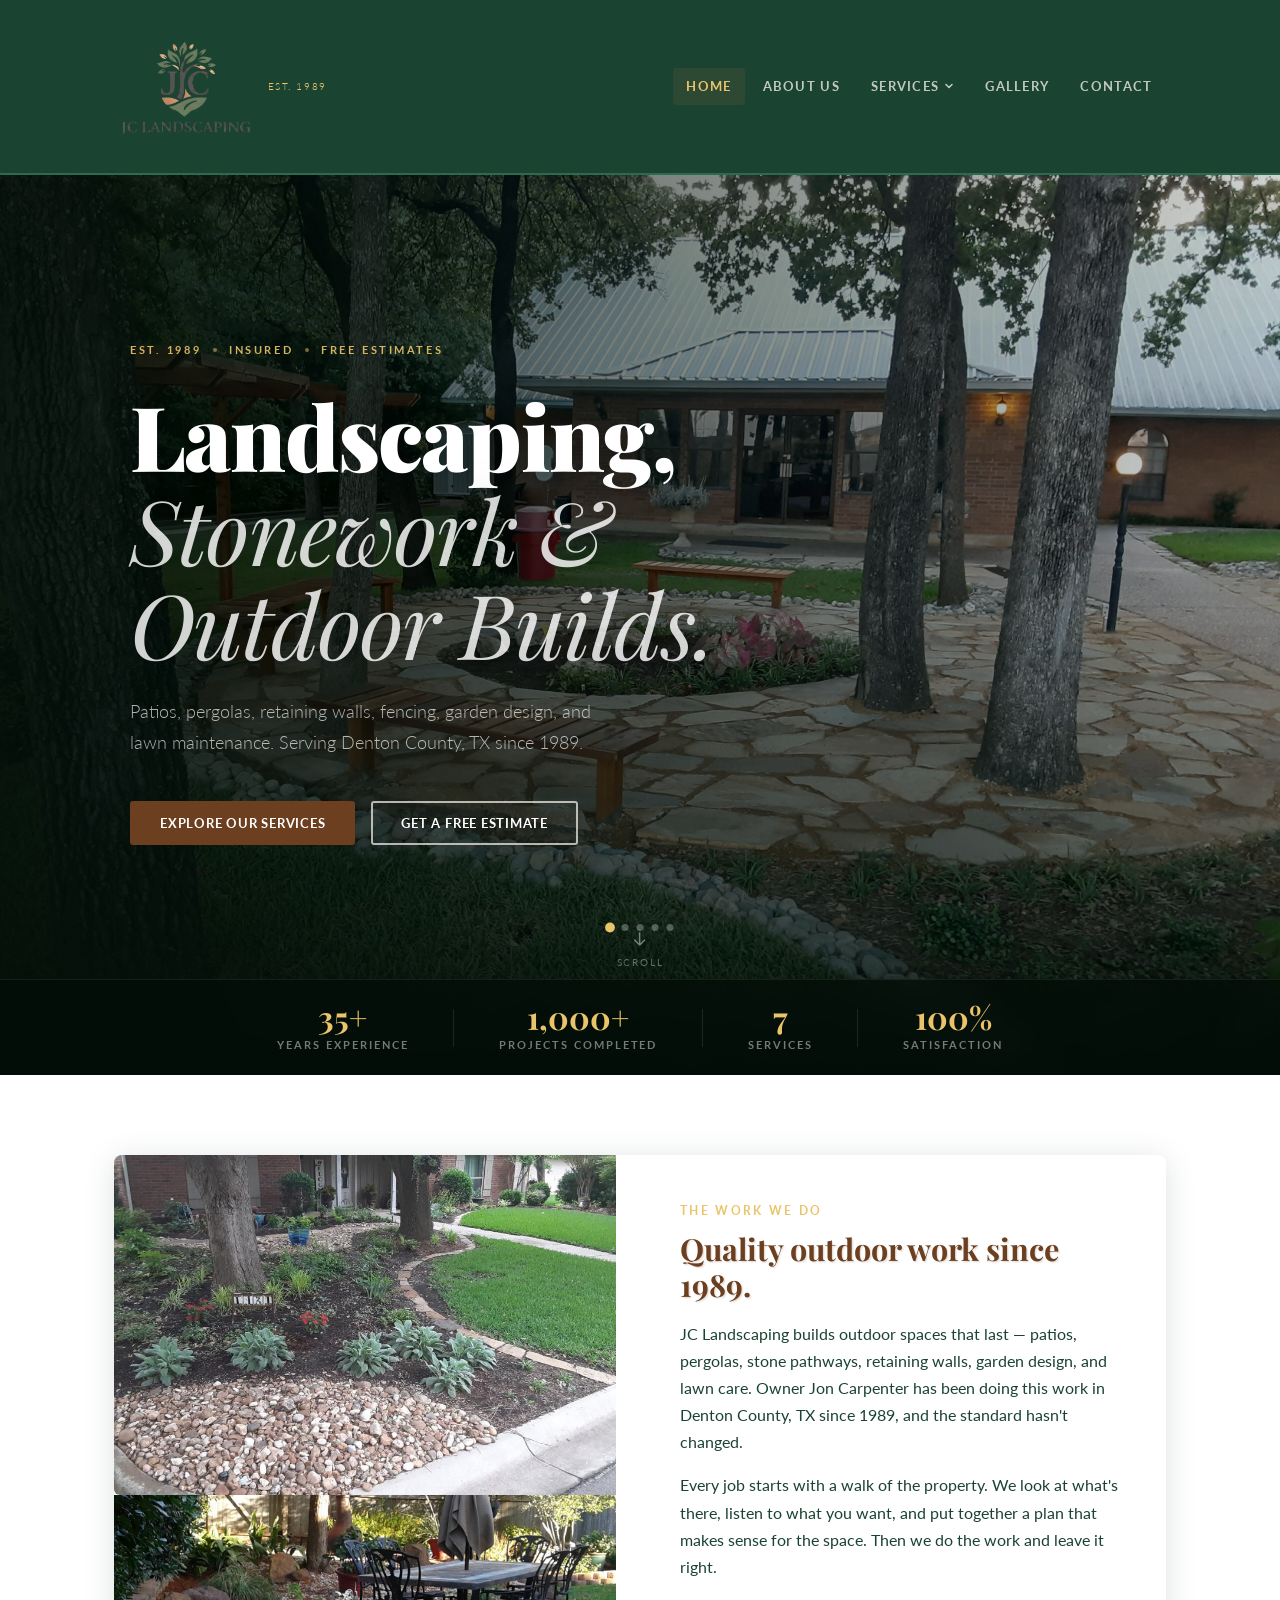
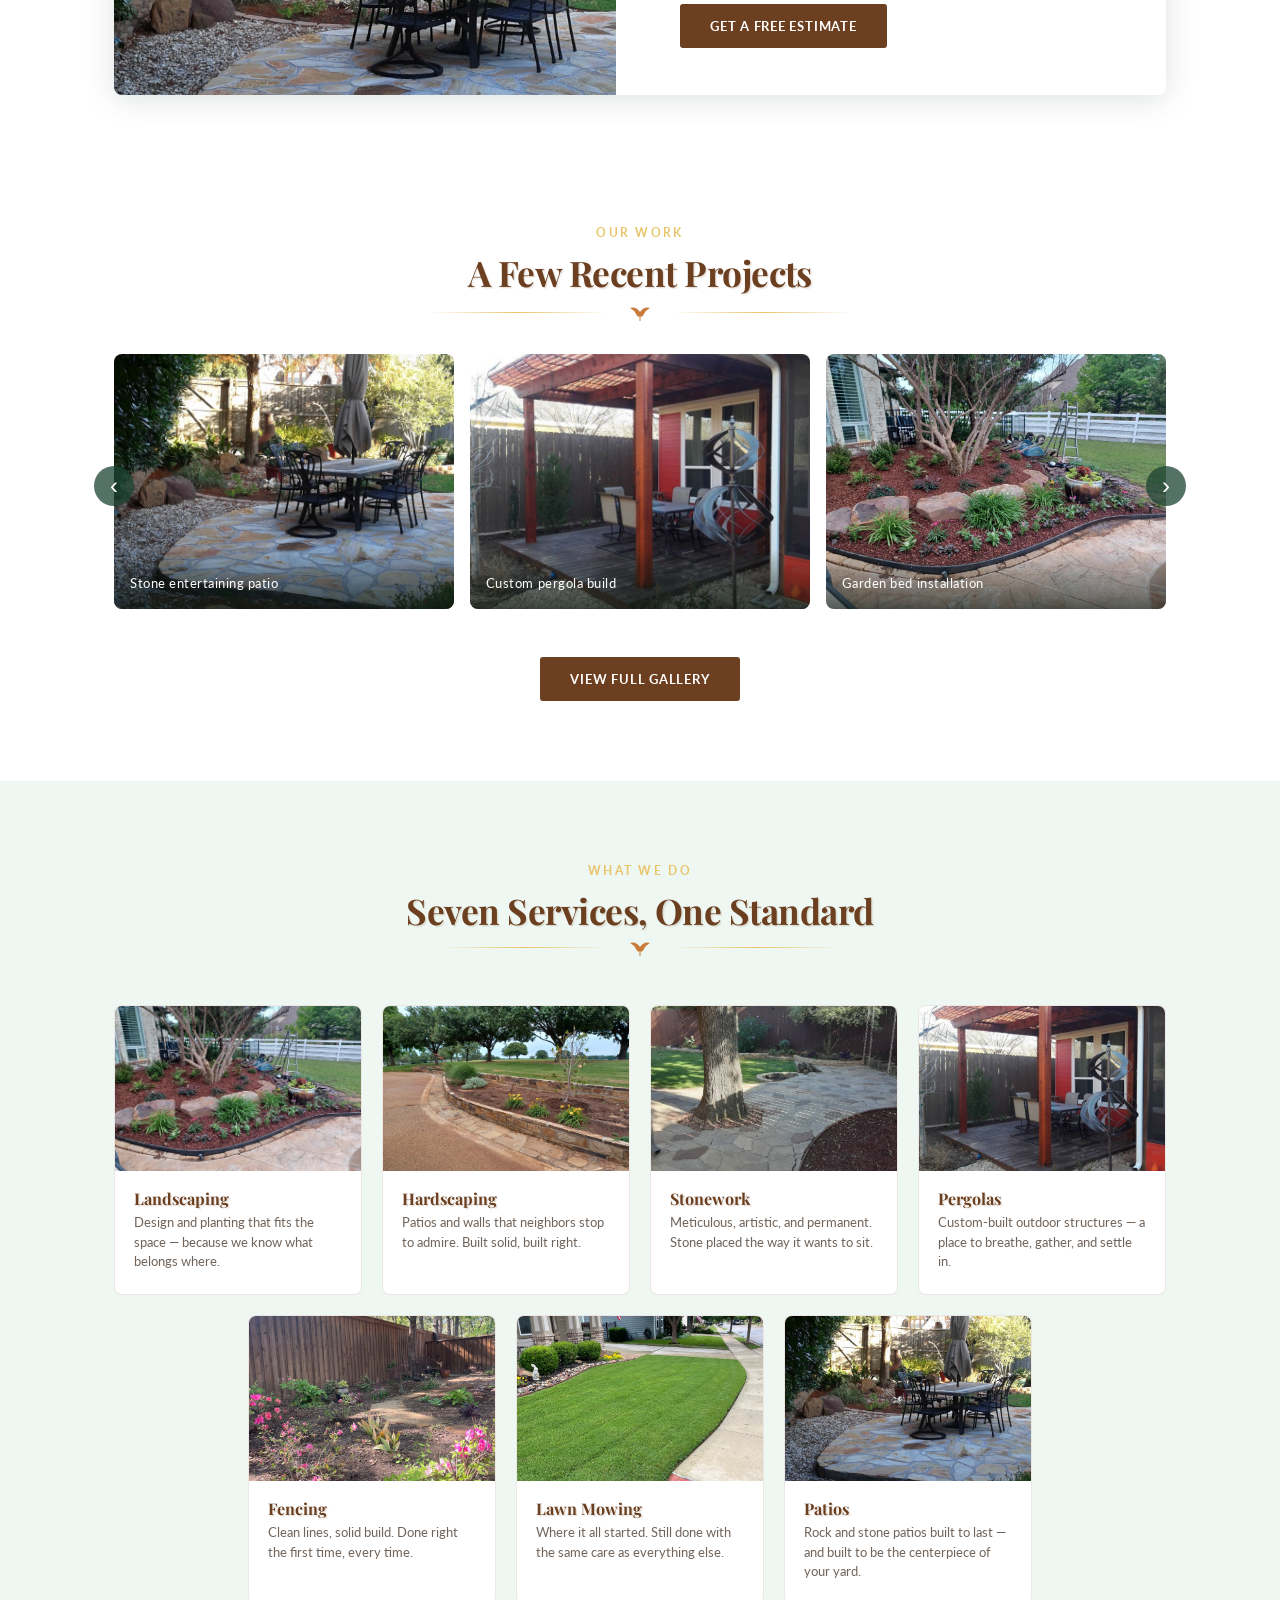
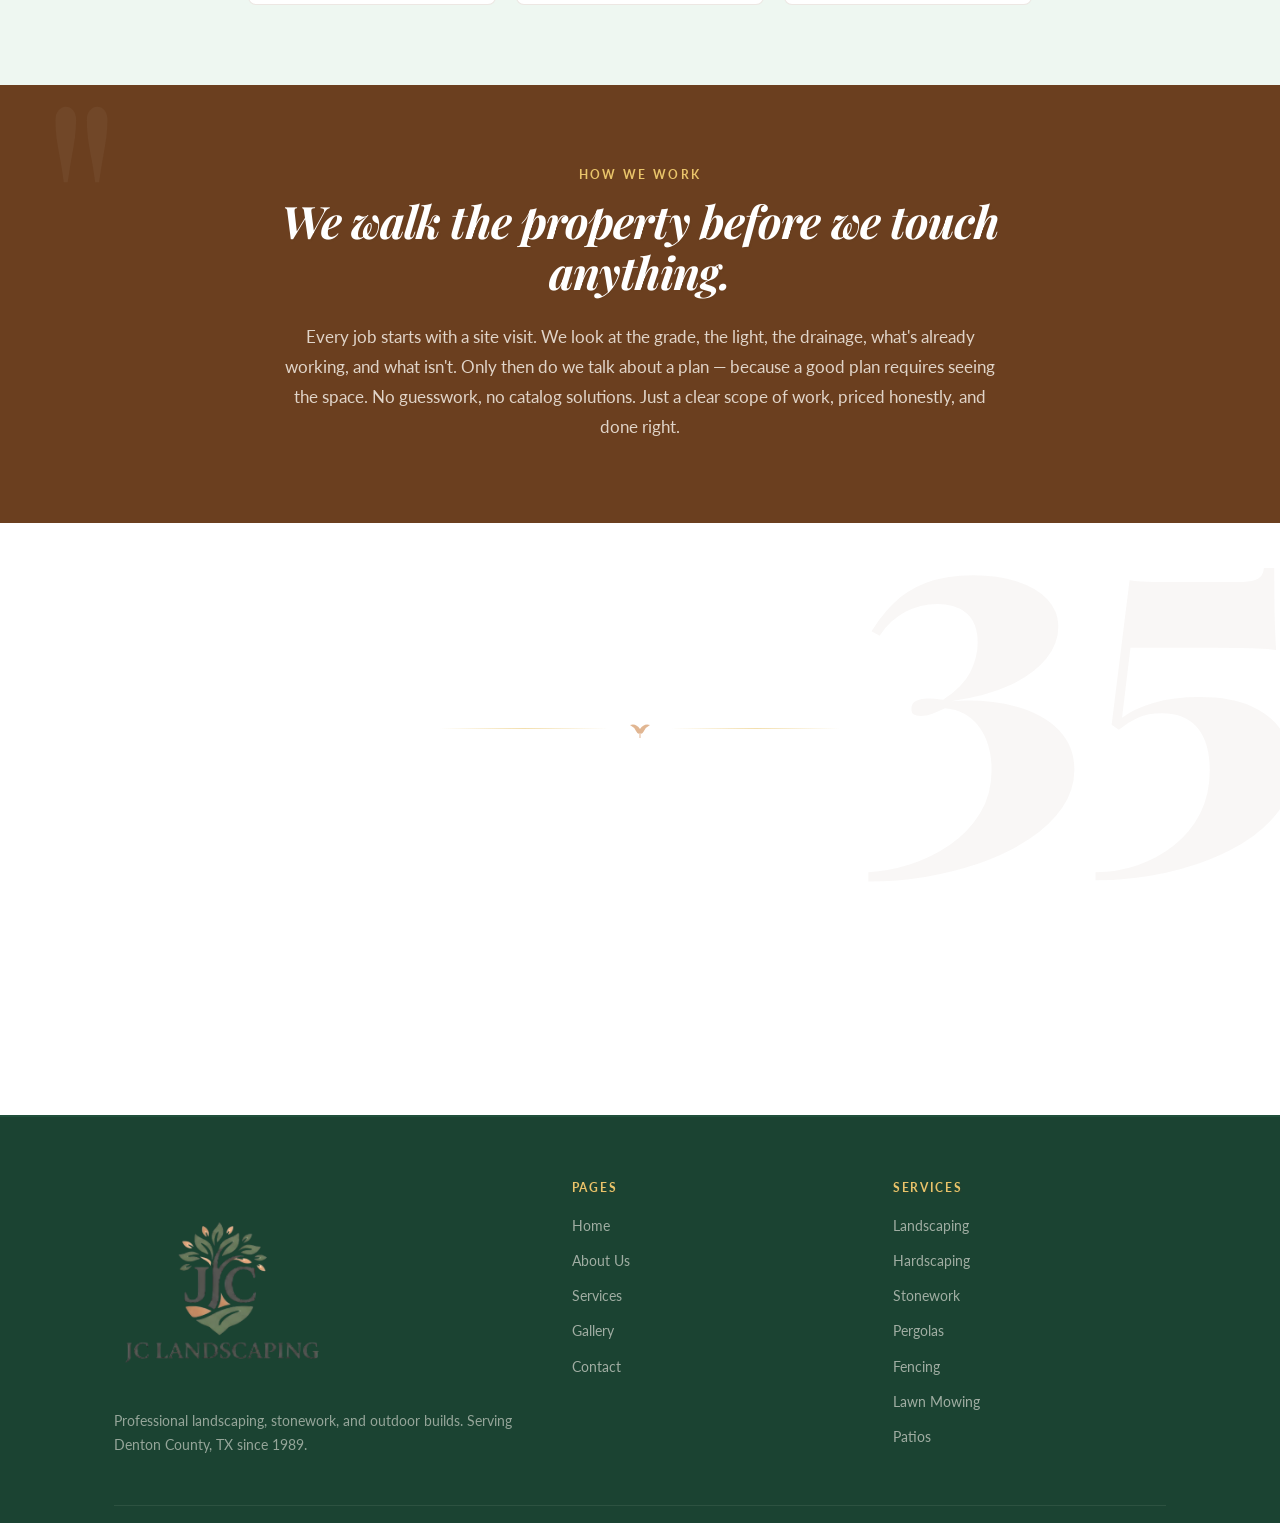
==== commit 46775f58: "Add comprehensive local SEO for Denton County — Jon Carpenter - Replace JSON-LD with full @graph sch" ====
--- a/index.html
+++ b/index.html
@@ -3,23 +3,41 @@
 <head>
   <meta charset="UTF-8" />
   <meta name="viewport" content="width=device-width, initial-scale=1.0" />
-  <title>JC Landscaping — Quality Outdoor Work Since 1989</title>
+  <title>JC Landscaping | Denton County TX Landscaper Since 1989</title>
 
   <!-- SEO -->
-  <meta name="description" content="JC Landscaping has served the area since 1989. Professional landscaping, stone patios, hardscaping, pergolas, fencing, and lawn care. Free estimates." />
+  <meta name="description" content="Jon Carpenter's JC Landscaping has served Denton County, TX since 1989. Professional landscaping, stone patios, hardscaping, pergolas, fencing, and lawn mowing. Free estimates — (940) 367-4983." />
+  <meta name="author" content="Jon Carpenter" />
+  <meta name="robots" content="index, follow" />
   <link rel="canonical" href="https://jclandscaping.com/" />
+
+  <!-- Geo targeting -->
+  <meta name="geo.region" content="US-TX" />
+  <meta name="geo.placename" content="Denton County, Texas" />
+  <meta name="geo.position" content="33.2148;-97.1331" />
+  <meta name="ICBM" content="33.2148, -97.1331" />
 
   <!-- Open Graph / Social -->
   <meta property="og:type" content="website" />
-  <meta property="og:title" content="JC Landscaping — Quality Outdoor Work Since 1989" />
-  <meta property="og:description" content="35+ years of professional landscaping, stone patios, hardscaping, pergolas, fencing, and lawn care. Free estimates." />
-  <meta property="og:image" content="images/gallery/StonePatio.JPEG" />
+  <meta property="og:title" content="JC Landscaping | Denton County TX Landscaper Since 1989" />
+  <meta property="og:description" content="35+ years of professional landscaping, stone patios, hardscaping, pergolas, fencing, and lawn mowing in Denton County, TX. Free estimates — (940) 367-4983." />
+  <meta property="og:image" content="https://jclandscaping.com/images/gallery/StonePatio.JPEG" />
+  <meta property="og:image:width" content="1200" />
+  <meta property="og:image:height" content="800" />
   <meta property="og:url" content="https://jclandscaping.com/" />
+  <meta property="og:locale" content="en_US" />
+  <meta property="og:site_name" content="JC Landscaping" />
   <meta name="twitter:card" content="summary_large_image" />
+  <meta name="twitter:title" content="JC Landscaping | Denton County TX" />
+  <meta name="twitter:description" content="35+ years of professional landscaping in Denton County, TX. Free estimates — (940) 367-4983." />
+  <meta name="twitter:image" content="https://jclandscaping.com/images/gallery/StonePatio.JPEG" />
 
   <!-- Favicon -->
   <link rel="icon" type="image/png" href="images/gallery/TransparentJCLandscapingLOGO.png" />
   <link rel="apple-touch-icon" href="images/gallery/TransparentJCLandscapingLOGO.png" />
+
+  <!-- Preload LCP hero image -->
+  <link rel="preload" as="image" href="images/gallery/StonePathway4.JPEG" fetchpriority="high" />
 
   <!-- Google Fonts -->
   <link rel="preconnect" href="https://fonts.googleapis.com" />
@@ -29,30 +47,123 @@
   <!-- Styles -->
   <link rel="stylesheet" href="css/styles.css" />
 
-  <!-- Structured Data: Local Business -->
+  <!-- Structured Data -->
   <script type="application/ld+json">
   {
     "@context": "https://schema.org",
-    "@type": "LandscapingOrLawnService",
-    "name": "JC Landscaping",
-    "description": "Professional landscaping, stone patios, hardscaping, pergolas, fencing, and lawn care. Serving the area since 1989.",
-    "foundingDate": "1989",
-    "telephone": "TODO: Replace with real phone number",
-    "email": "jcarpenterlandscaping@gmail.com",
-    "address": {
-      "@type": "PostalAddress",
-      "addressLocality": "TODO: Replace with city",
-      "addressRegion": "TODO: Replace with state abbreviation",
-      "addressCountry": "US"
-    },
-    "areaServed": "TODO: Replace with service area description",
-    "openingHoursSpecification": {
-      "@type": "OpeningHoursSpecification",
-      "dayOfWeek": ["Monday","Tuesday","Wednesday","Thursday","Friday","Saturday"],
-      "opens": "07:00",
-      "closes": "18:00"
-    },
-    "priceRange": "$$"
+    "@graph": [
+      {
+        "@type": "LandscapingOrLawnService",
+        "@id": "https://jclandscaping.com/#business",
+        "name": "JC Landscaping",
+        "alternateName": "Jon Carpenter Landscaping",
+        "description": "Professional landscaping, stone patios, hardscaping, pergolas, fencing, and lawn mowing serving Denton County, TX since 1989.",
+        "foundingDate": "1989",
+        "telephone": "+19403674983",
+        "email": "jcarpenterlandscaping@gmail.com",
+        "url": "https://jclandscaping.com/",
+        "image": "https://jclandscaping.com/images/gallery/StonePatio.JPEG",
+        "logo": "https://jclandscaping.com/images/gallery/TransparentJCLandscapingLOGO.png",
+        "address": {
+          "@type": "PostalAddress",
+          "addressLocality": "Denton",
+          "addressRegion": "TX",
+          "addressCountry": "US"
+        },
+        "areaServed": [
+          {"@type": "City", "name": "Denton"},
+          {"@type": "City", "name": "Flower Mound"},
+          {"@type": "City", "name": "Lewisville"},
+          {"@type": "City", "name": "Corinth"},
+          {"@type": "City", "name": "Argyle"},
+          {"@type": "City", "name": "Highland Village"},
+          {"@type": "City", "name": "Sanger"},
+          {"@type": "City", "name": "Lake Dallas"},
+          {"@type": "City", "name": "Krum"},
+          {"@type": "City", "name": "Aubrey"}
+        ],
+        "openingHoursSpecification": {
+          "@type": "OpeningHoursSpecification",
+          "dayOfWeek": ["Monday","Tuesday","Wednesday","Thursday","Friday","Saturday"],
+          "opens": "07:00",
+          "closes": "18:00"
+        },
+        "priceRange": "$$",
+        "hasOfferCatalog": {
+          "@type": "OfferCatalog",
+          "name": "Landscaping & Outdoor Services",
+          "itemListElement": [
+            {"@type": "Offer", "itemOffered": {"@type": "Service", "name": "Landscaping", "description": "Professional landscape design and planting for residential properties in Denton County, TX."}},
+            {"@type": "Offer", "itemOffered": {"@type": "Service", "name": "Hardscaping", "description": "Retaining walls, stone borders, and structural hardscaping for Denton County yards."}},
+            {"@type": "Offer", "itemOffered": {"@type": "Service", "name": "Stonework", "description": "Custom stone pathways, steps, and decorative stonework in Denton County, TX."}},
+            {"@type": "Offer", "itemOffered": {"@type": "Service", "name": "Pergola Construction", "description": "Custom-built pergola structures for outdoor living spaces in Denton County."}},
+            {"@type": "Offer", "itemOffered": {"@type": "Service", "name": "Fencing", "description": "Privacy fencing, decorative borders, and property enclosures in Denton County, TX."}},
+            {"@type": "Offer", "itemOffered": {"@type": "Service", "name": "Lawn Mowing", "description": "Regular residential lawn mowing and edging service throughout Denton County, TX."}},
+            {"@type": "Offer", "itemOffered": {"@type": "Service", "name": "Patio Installation", "description": "Natural stone and flagstone patio installation for Denton County homeowners."}}
+          ]
+        },
+        "founder": {"@id": "https://jclandscaping.com/#founder"}
+      },
+      {
+        "@type": "Person",
+        "@id": "https://jclandscaping.com/#founder",
+        "name": "Jon Carpenter",
+        "jobTitle": "Owner & Head Landscaper",
+        "worksFor": {"@id": "https://jclandscaping.com/#business"}
+      },
+      {
+        "@type": "WebSite",
+        "@id": "https://jclandscaping.com/#website",
+        "url": "https://jclandscaping.com/",
+        "name": "JC Landscaping — Denton County TX",
+        "publisher": {"@id": "https://jclandscaping.com/#business"}
+      },
+      {
+        "@type": "FAQPage",
+        "mainEntity": [
+          {
+            "@type": "Question",
+            "name": "What areas in Denton County does JC Landscaping serve?",
+            "acceptedAnswer": {
+              "@type": "Answer",
+              "text": "JC Landscaping serves all of Denton County, TX including Denton, Flower Mound, Lewisville, Corinth, Argyle, Highland Village, Sanger, Lake Dallas, Krum, and Aubrey."
+            }
+          },
+          {
+            "@type": "Question",
+            "name": "Does JC Landscaping offer free estimates?",
+            "acceptedAnswer": {
+              "@type": "Answer",
+              "text": "Yes. Every job starts with a free walk of the property. We look at the space, listen to what you want, and give you a clear price before any work begins. Call (940) 367-4983 to get started."
+            }
+          },
+          {
+            "@type": "Question",
+            "name": "How long has JC Landscaping been in business?",
+            "acceptedAnswer": {
+              "@type": "Answer",
+              "text": "JC Landscaping, founded by Jon Carpenter, has been serving Denton County since 1989 — over 35 years of professional landscaping, stonework, and outdoor builds."
+            }
+          },
+          {
+            "@type": "Question",
+            "name": "What landscaping services does JC Landscaping offer?",
+            "acceptedAnswer": {
+              "@type": "Answer",
+              "text": "JC Landscaping offers seven services: landscaping design and planting, hardscaping, stonework, pergola construction, fencing, lawn mowing, and patio installation. All services are available throughout Denton County, TX."
+            }
+          },
+          {
+            "@type": "Question",
+            "name": "Who is the owner of JC Landscaping?",
+            "acceptedAnswer": {
+              "@type": "Answer",
+              "text": "JC Landscaping is owned and operated by Jon Carpenter, who has been doing professional landscaping work in Denton County, TX since 1989."
+            }
+          }
+        ]
+      }
+    ]
   }
   </script>
 </head>
@@ -107,7 +218,7 @@
       <!-- Slideshow -->
       <div class="hero-slides" id="hero-slides">
         <div class="hero-slide hero-slide--active">
-          <img src="images/gallery/StonePathway4.JPEG" alt="" />
+          <img src="images/gallery/StonePathway4.JPEG" alt="Stone pathway landscaping — JC Landscaping, Denton County TX" fetchpriority="high" />
         </div>
         <div class="hero-slide">
           <img src="images/gallery/StonePathway1.JPG" alt="" />
@@ -139,7 +250,7 @@
           Landscaping,<br>
           <em>Stonework &amp; Outdoor Builds.</em>
         </h1>
-        <p class="reveal reveal-delay-2">Patios, pergolas, retaining walls, fencing, garden design, and lawn maintenance. Serving the area since 1989.</p>
+        <p class="reveal reveal-delay-2">Patios, pergolas, retaining walls, fencing, garden design, and lawn maintenance. Serving Denton County, TX since 1989.</p>
         <div class="hero-ctas reveal reveal-delay-3">
           <button class="btn btn-primary" onclick="navigate('services')">Explore Our Services</button>
           <button class="btn btn-outline" onclick="navigate('contact')">Get a Free Estimate</button>
@@ -203,7 +314,7 @@
           <div class="intro-text">
             <div class="section-label">The Work We Do</div>
             <h2>Quality outdoor work since 1989.</h2>
-            <p>JC Landscaping builds outdoor spaces that last — patios, pergolas, stone pathways, retaining walls, garden design, and lawn care. We've been at it since 1989 and the standard hasn't changed.</p>
+            <p>JC Landscaping builds outdoor spaces that last — patios, pergolas, stone pathways, retaining walls, garden design, and lawn care. Owner Jon Carpenter has been doing this work in Denton County, TX since 1989, and the standard hasn't changed.</p>
             <p>Every job starts with a walk of the property. We look at what's there, listen to what you want, and put together a plan that makes sense for the space. Then we do the work and leave it right.</p>
             <button class="btn btn-primary" onclick="navigate('contact')" style="margin-top:0.5rem;">Get a Free Estimate</button>
           </div>
@@ -417,7 +528,7 @@
       <div class="container">
         <div class="section-label reveal">Who We Are</div>
         <h1 class="reveal reveal-delay-1">Experienced crew. Honest work. No shortcuts.</h1>
-        <p class="reveal reveal-delay-2">A small, tight crew that shows up on time, works carefully, and leaves the job site clean. In business since 1989.</p>
+        <p class="reveal reveal-delay-2">Jon Carpenter started JC Landscaping in 1989. Small, tight crew — shows up on time, works carefully, and leaves the job site clean. Over 35 years serving Denton County, TX.</p>
       </div>
     </section>
 
@@ -438,7 +549,7 @@
           <!-- Text column -->
           <div class="about-text">
             <div class="section-label reveal">Our Approach</div>
-            <h2 class="reveal reveal-delay-1">Consistent Crew, Consistent Results</h2>
+            <h2 class="reveal reveal-delay-1">Jon Carpenter — Consistent Crew, Consistent Results</h2>
 
             <p class="reveal reveal-delay-2">Before we touch anything, we walk the site — looking at the grade, the light, the drainage, what's already there, and what you actually want out of the space. A plan that works has to start with understanding the space. We don't skip that step.</p>
 
@@ -643,7 +754,7 @@
                 </div>
                 <div class="form-group">
                   <label for="contact-phone">Phone Number</label>
-                  <input type="tel" id="contact-phone" name="phone" placeholder="(555) 000-0000" />
+                  <input type="tel" id="contact-phone" name="phone" placeholder="(940) 367-4983" />
                 </div>
               </div>
 
@@ -701,7 +812,8 @@
               </div>
               <div class="info-text">
                 <strong>Service Area</strong>
-                <span>[Your town] and surrounding communities</span>
+                <span>Denton County, TX</span>
+                <span style="font-size:0.8rem;opacity:0.75;display:block;margin-top:0.2rem;">Denton · Flower Mound · Lewisville · Corinth · Argyle · Highland Village · Sanger · Lake Dallas · Krum · Aubrey</span>
               </div>
             </div>
 
@@ -713,7 +825,7 @@
               </div>
               <div class="info-text">
                 <strong>Phone</strong>
-                <span>(555) 000-0000</span>
+                <span><a href="tel:+19403674983" style="color:inherit;text-decoration:none;">(940) 367-4983</a></span>
               </div>
             </div>
 
@@ -1153,7 +1265,7 @@
         <!-- Brand -->
         <div class="footer-brand">
           <img src="images/gallery/TransparentJCLandscapingLOGO.png" alt="JC Landscaping" class="footer-logo-img" />
-          <p>Professional landscaping, stonework, and outdoor builds. Serving the area since 1989.</p>
+          <p>Professional landscaping, stonework, and outdoor builds. Serving Denton County, TX since 1989.</p>
         </div>
 
         <!-- Quick links -->
@@ -1185,7 +1297,7 @@
       </div>
 
       <div class="footer-bottom">
-        <p>&copy; 2025 JC Landscaping. All rights reserved.</p>
+        <p>&copy; 2026 JC Landscaping — Jon Carpenter. All rights reserved. Serving Denton County, TX.</p>
       </div>
     </div>
   </footer>
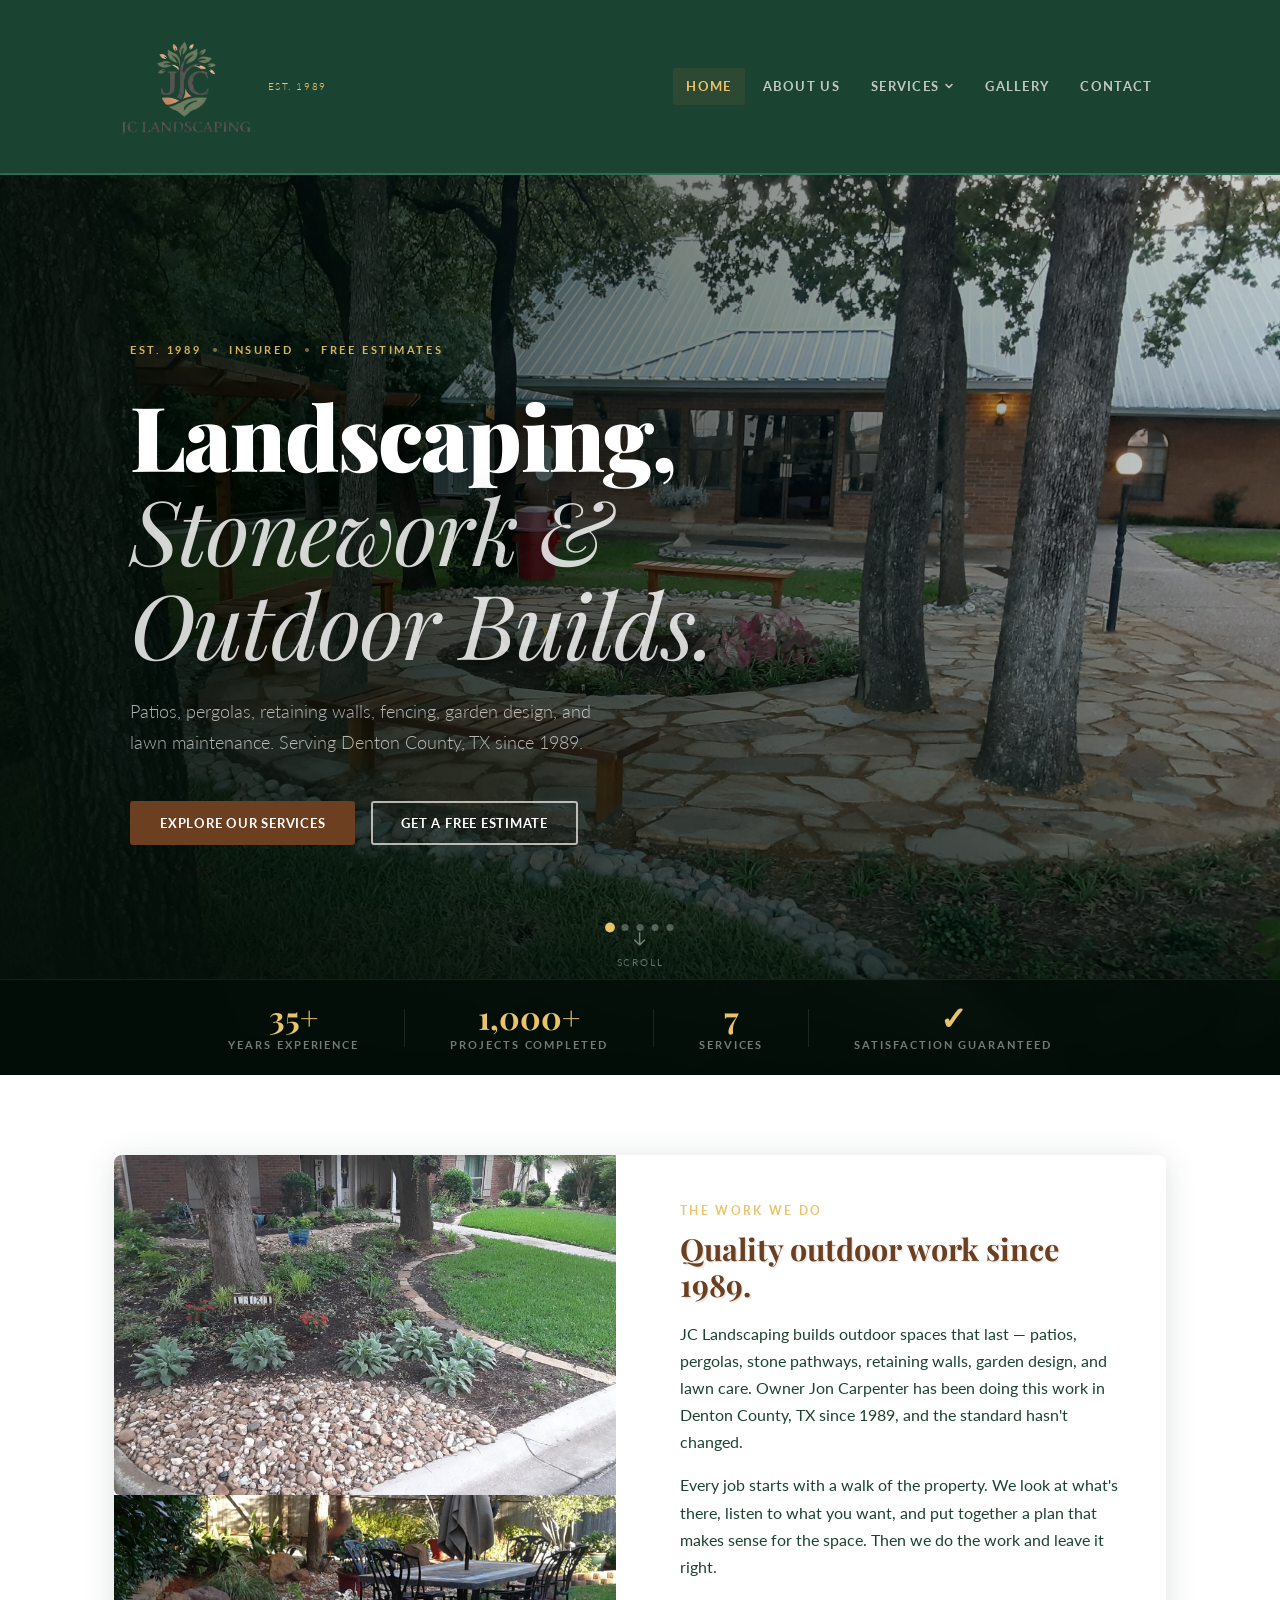
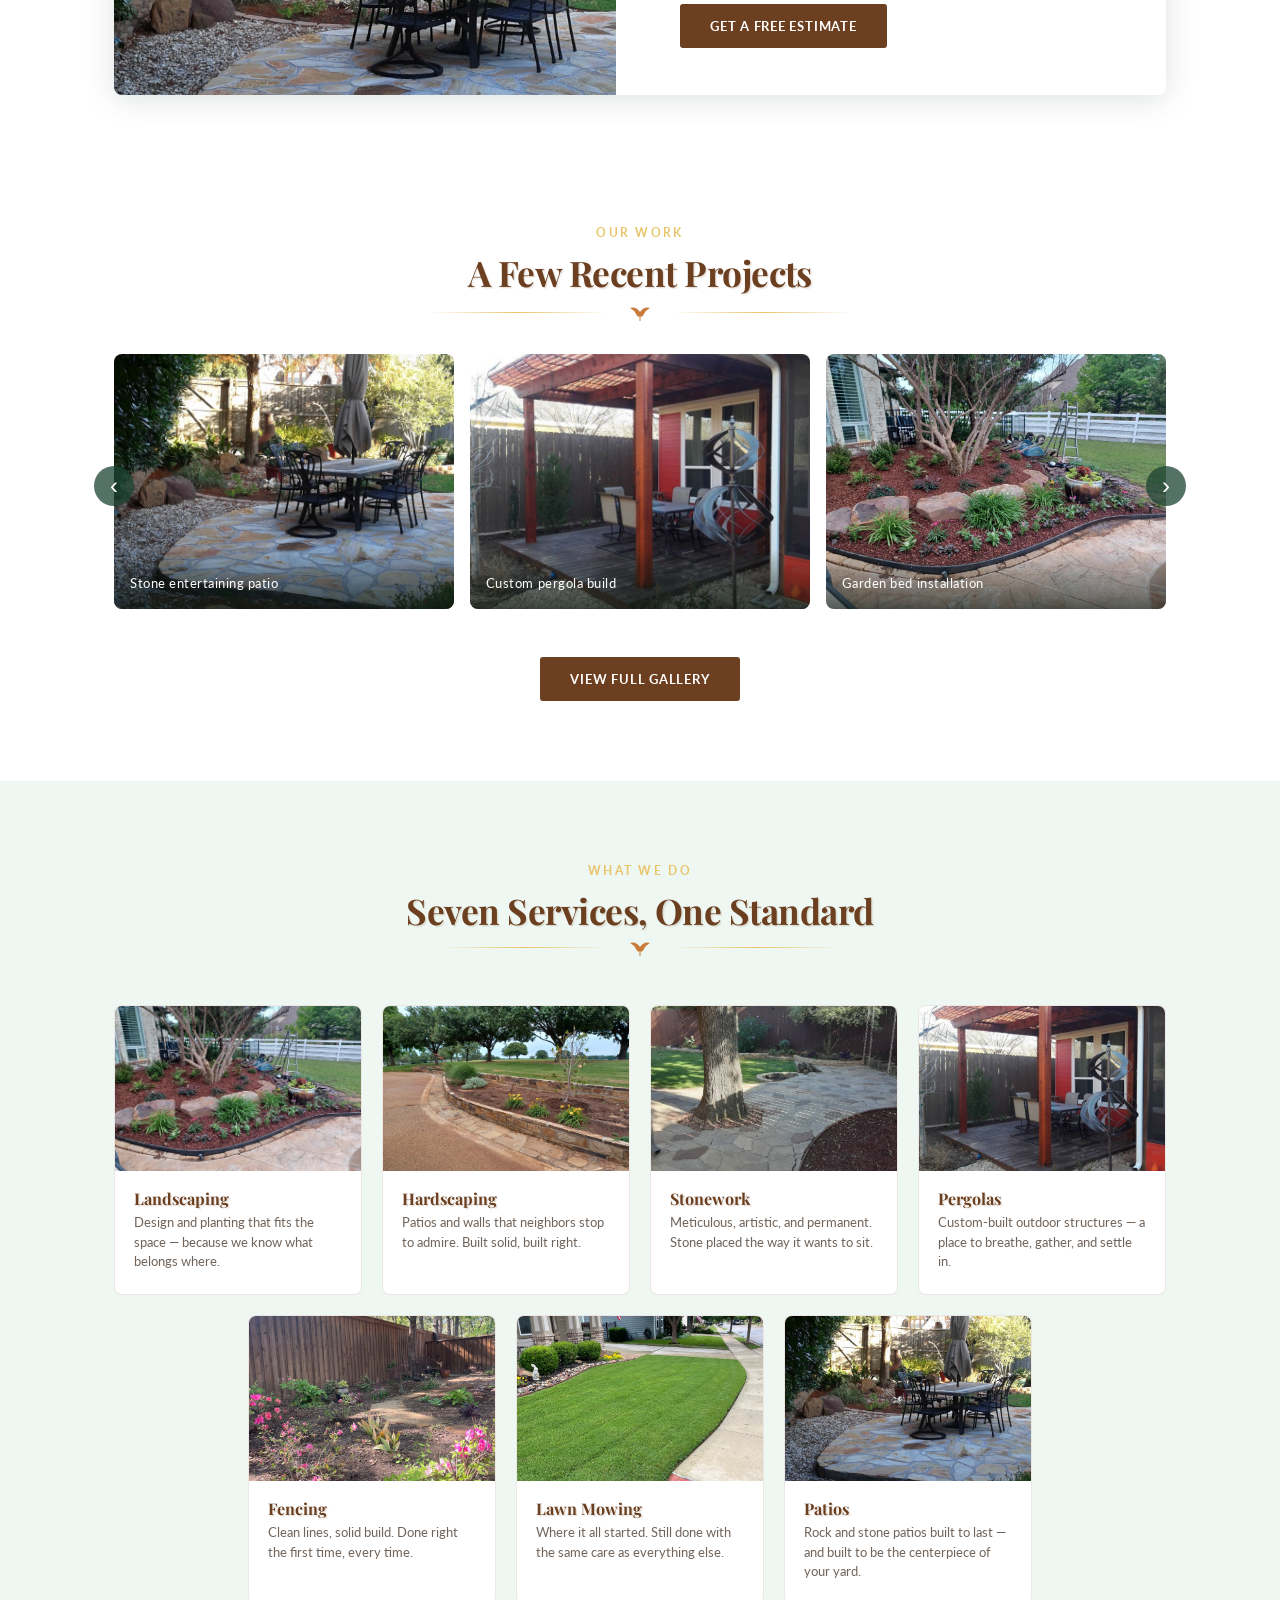
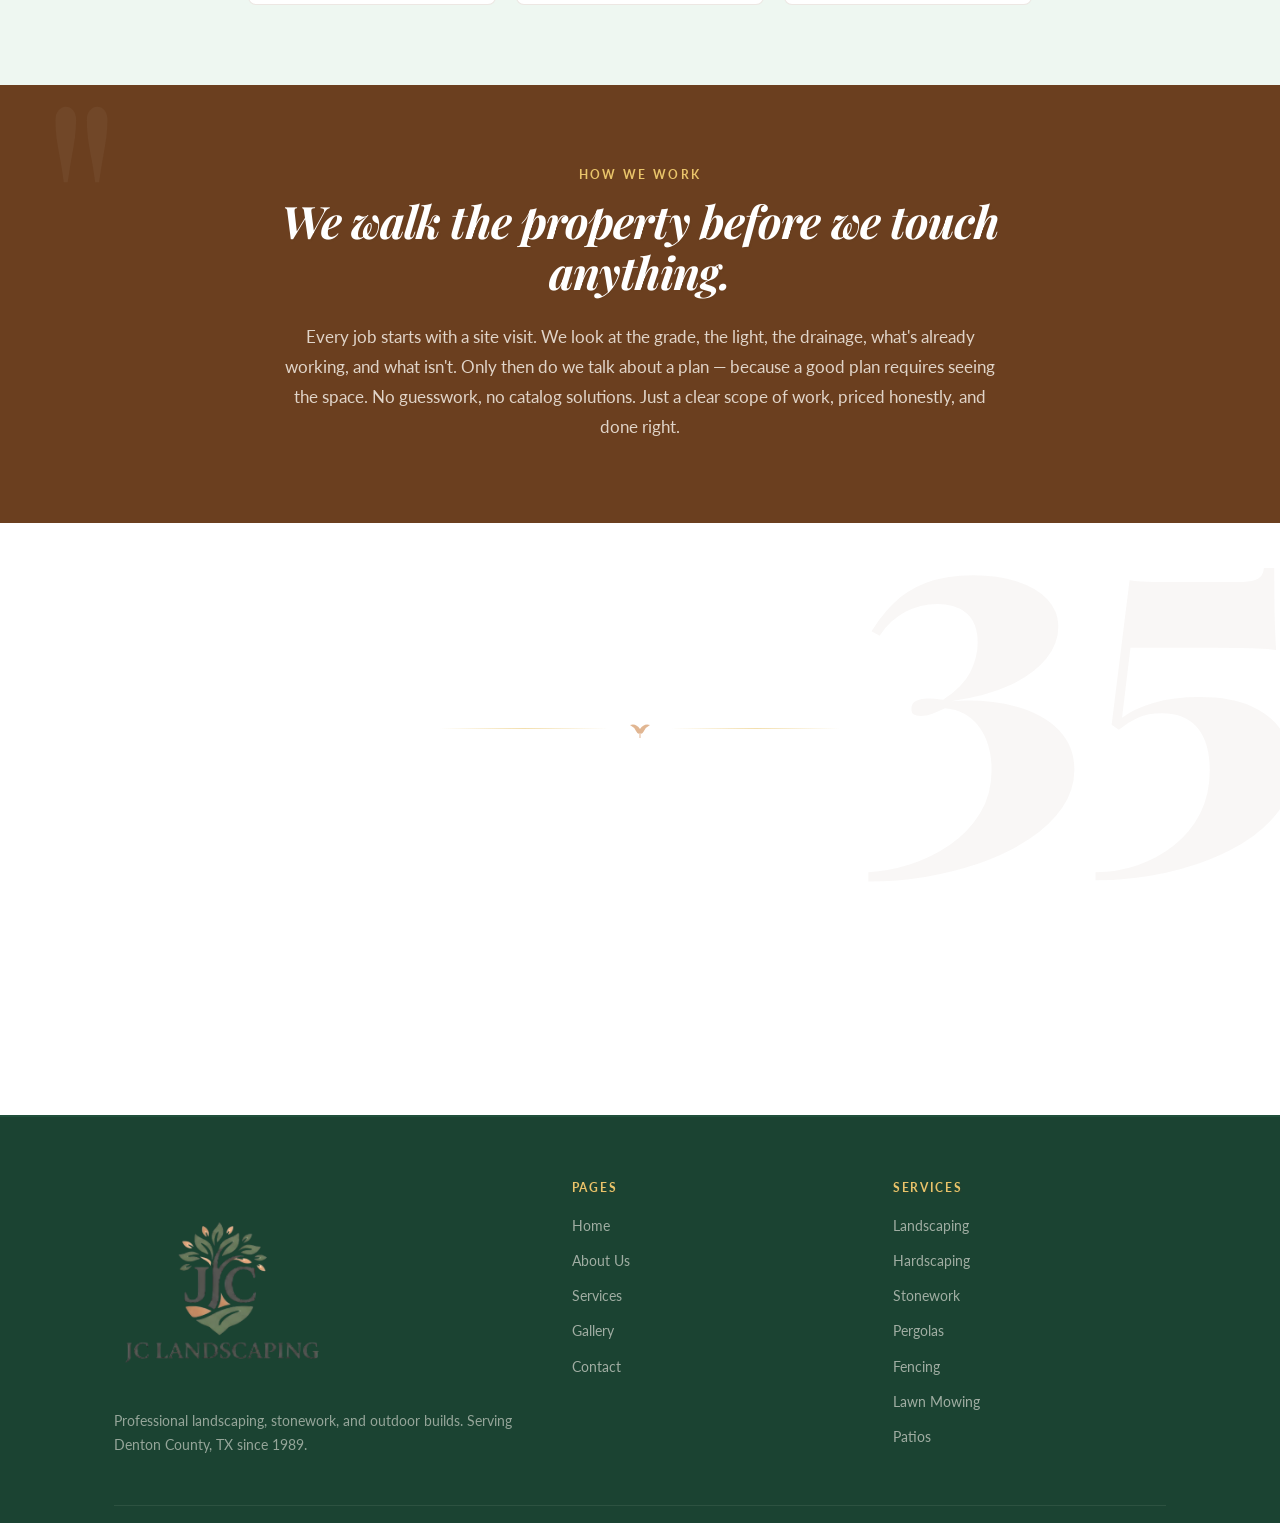
==== commit a30f1c72: "Replace 100% Satisfaction stat with Satisfaction Guaranteed Co-Authored-By: Claude Sonnet 4.6 <norep" ====
--- a/index.html
+++ b/index.html
@@ -275,8 +275,8 @@
         </div>
         <div class="hero-stat-sep"></div>
         <div class="hero-stat">
-          <strong>100%</strong>
-          <span>Satisfaction</span>
+          <strong>&#10003;</strong>
+          <span>Satisfaction Guaranteed</span>
         </div>
       </div>
 
--- a/css/styles.css
+++ b/css/styles.css
@@ -1390,9 +1390,8 @@
   .trust-badge { border-right: none; border-bottom: 1px solid rgba(255,255,255,0.08); padding: 2.5rem 2rem; }
   .trust-badge:last-child { border-bottom: none; }
   .trust-badge .number { font-size: 4.5rem; }
-  .footer-grid { grid-template-columns: 1fr 1fr; }
   .intro-card { grid-template-columns: 1fr; gap: 0; }
-  .intro-photo-slot { border-radius: 6px 6px 0 0; min-height: 200px; }
+  .intro-photos { display: none; }
   .intro-text { padding: 1.75rem; }
   .intro-text h2 { font-size: 1.5rem; }
   .intro-section { padding: 3rem 0 2rem; }
@@ -1443,7 +1442,11 @@
   #site-header .header-inner { position: relative; }
   .teaser-card { flex: 0 0 100%; }
   .trust-grid { grid-template-columns: 1fr; }
-  .footer-grid { grid-template-columns: 1fr; }
+  .footer-grid { grid-template-columns: 1fr 1fr; }
+  .footer-brand { grid-column: 1 / -1; }
+  .footer-logo-img { height: 110px; }
+  #site-footer { padding: 2.5rem 0 1.5rem; }
+  .footer-bottom { justify-content: center; text-align: center; }
   .form-row { grid-template-columns: 1fr; }
   .hero-ctas { flex-direction: column; }
   .hero-ctas .btn { text-align: center; }
@@ -1456,10 +1459,33 @@
   .hero-content { padding: 6rem 1.5rem 12rem; }
 }
 
+@media (max-width: 600px) {
+  /* Switch stats bar to 2×2 grid.
+     DOM order: stat(1) sep(2) stat(3) sep(4) stat(5) sep(6) stat(7)
+     Seps hidden → grid sees 4 items, placed col1/col2 alternating. */
+  .hero-stats {
+    display: grid;
+    grid-template-columns: 1fr 1fr;
+    padding: 0;
+    justify-content: unset;
+  }
+  .hero-stat {
+    padding: 0.9rem 0;
+    border-bottom: 1px solid rgba(255,255,255,0.07);
+  }
+  /* Left column (grid positions 1 & 3 = child 1 & 5) get divider */
+  .hero-stat:nth-child(1),
+  .hero-stat:nth-child(5) { border-right: 1px solid rgba(255,255,255,0.07); }
+  /* Bottom row (child 5 & 7) — remove bottom border */
+  .hero-stat:nth-child(5),
+  .hero-stat:nth-child(7) { border-bottom: none; }
+  .hero-stat strong { font-size: 1.35rem; }
+  .hero-stat span { display: block; font-size: 0.56rem; letter-spacing: 0.14em; }
+  .hero-stat-sep { display: none; }
+  .hero-dots { bottom: 8rem; }
+}
+
 @media (max-width: 480px) {
-  .hero-stat span { display: none; }
-  .hero-stat { padding: 0 0.8rem; }
-  .hero-stat strong { font-size: 1.1rem; }
   .hero-badge { flex-wrap: wrap; gap: 0.5rem; }
   .trust-badge .number { font-size: 3rem; }
   .trust-badge { padding: 1.5rem 1rem; }
@@ -1730,8 +1756,7 @@
   .work-slide { flex: 0 0 80%; }
   .gallery-grid { grid-template-columns: 1fr; }
   .gallery-item--wide { grid-column: span 1; }
-  .intro-photos { flex-direction: row; }
-  .intro-photo-slot--secondary { border-top: none; border-left: 1px dashed rgba(107,63,31,0.2); border-radius: 0; }
+
 }
 
 /* ============================================================
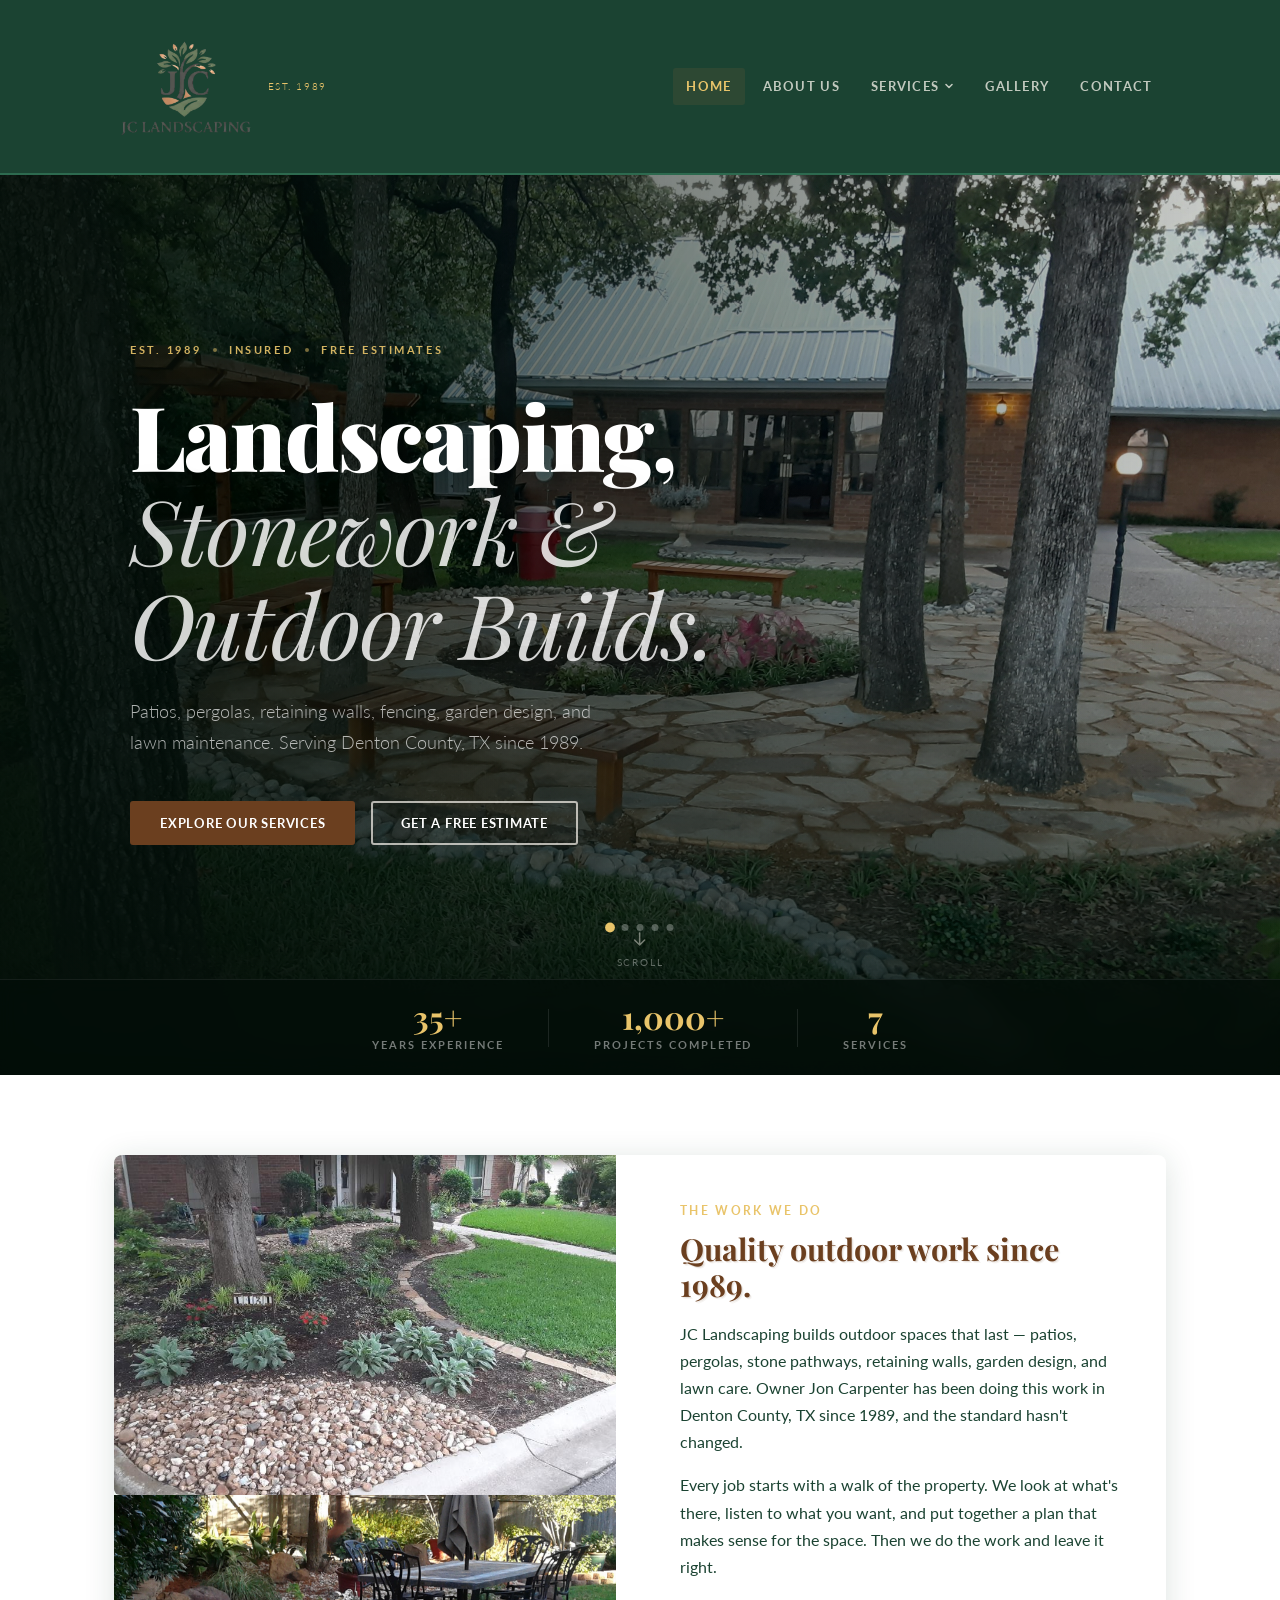
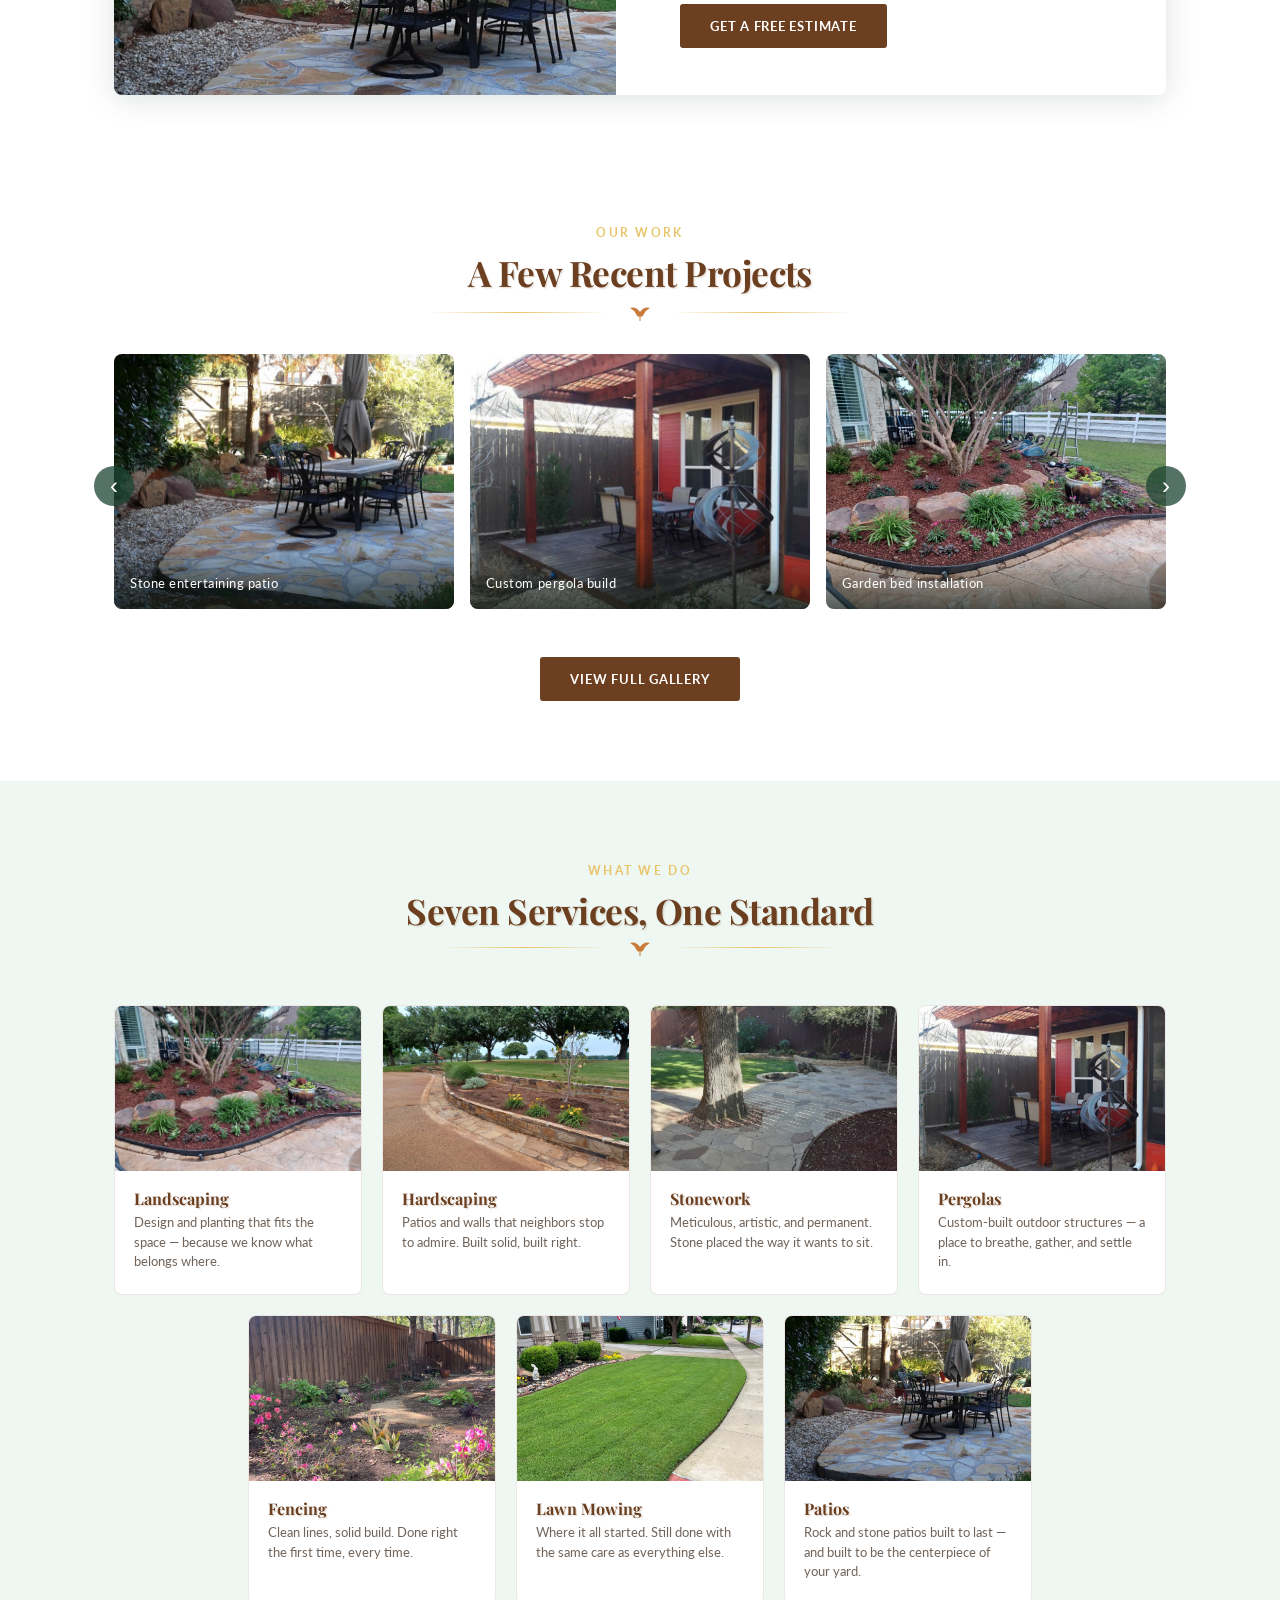
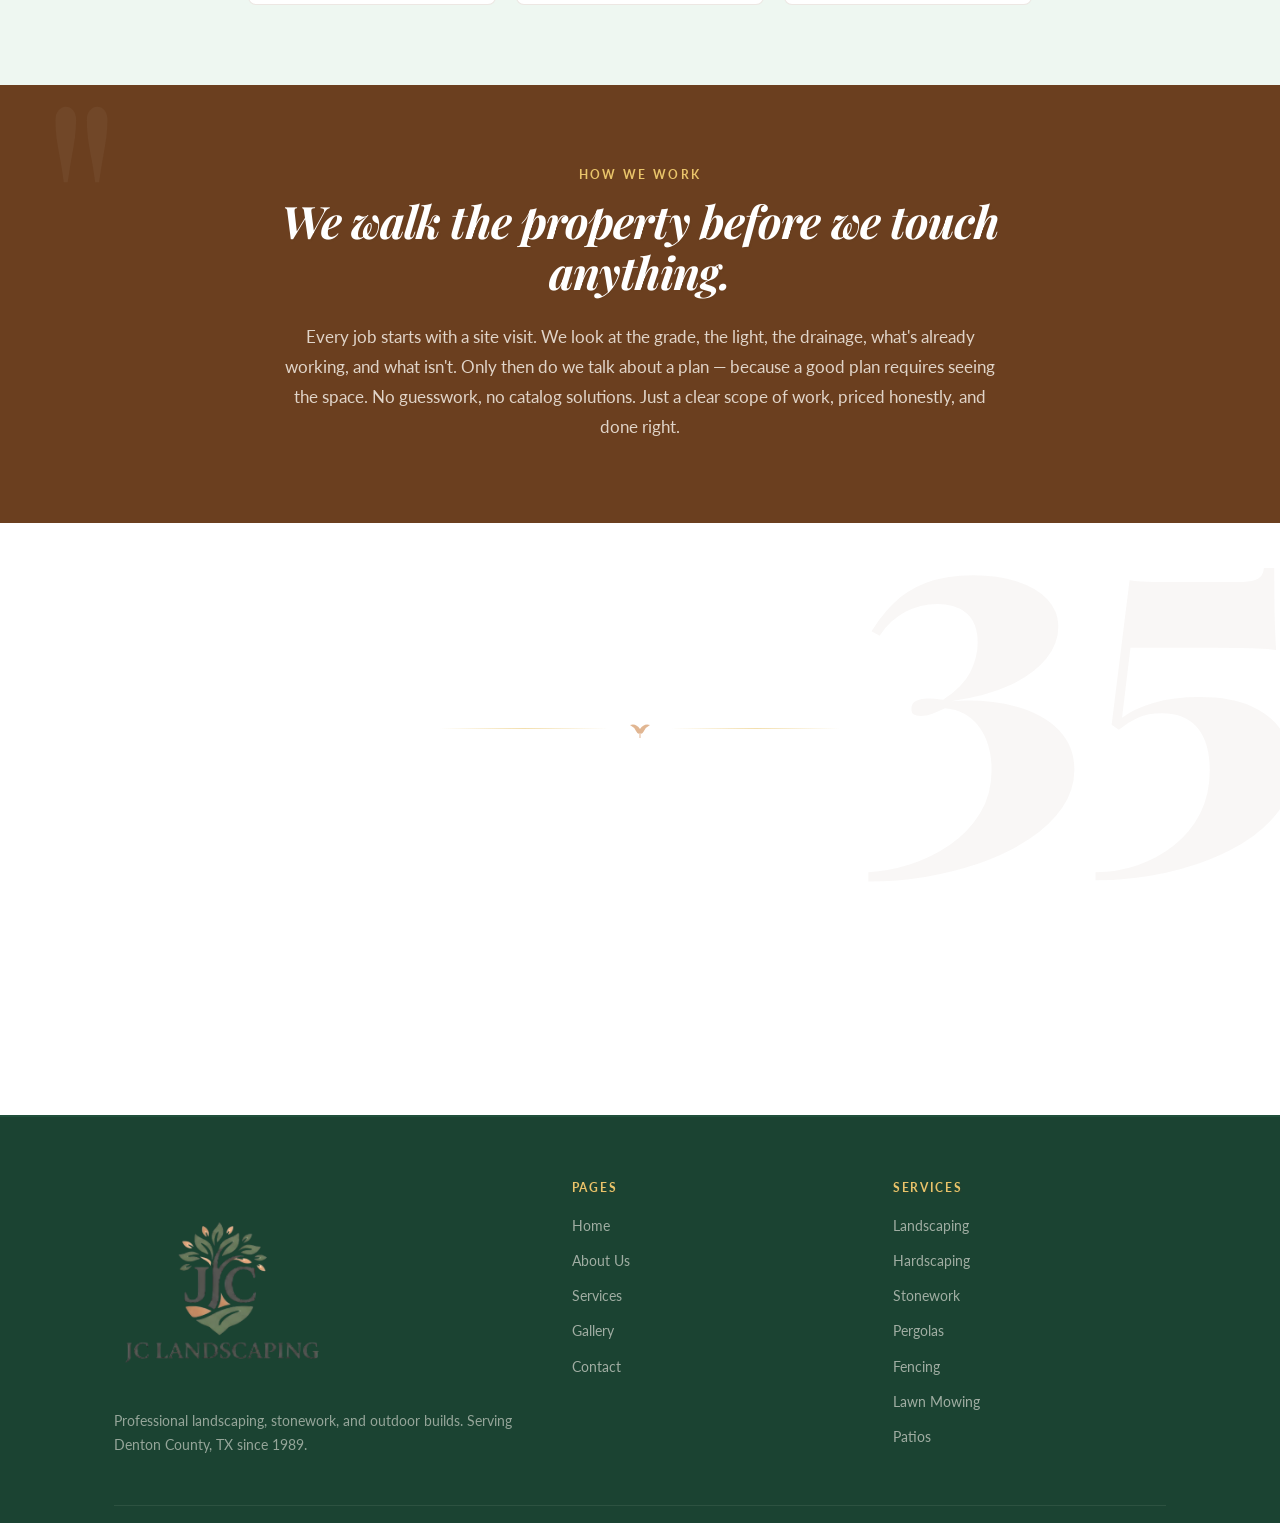
==== commit 54af1b56: "Drop 4th hero stat, go to 3-column bar Remove the Satisfaction stat entirely rather than making a cl" ====
--- a/index.html
+++ b/index.html
@@ -273,11 +273,6 @@
           <strong>7</strong>
           <span>Services</span>
         </div>
-        <div class="hero-stat-sep"></div>
-        <div class="hero-stat">
-          <strong>&#10003;</strong>
-          <span>Satisfaction Guaranteed</span>
-        </div>
       </div>
 
       <!-- Slide dots -->
--- a/css/styles.css
+++ b/css/styles.css
@@ -1460,29 +1460,12 @@
 }
 
 @media (max-width: 600px) {
-  /* Switch stats bar to 2×2 grid.
-     DOM order: stat(1) sep(2) stat(3) sep(4) stat(5) sep(6) stat(7)
-     Seps hidden → grid sees 4 items, placed col1/col2 alternating. */
-  .hero-stats {
-    display: grid;
-    grid-template-columns: 1fr 1fr;
-    padding: 0;
-    justify-content: unset;
-  }
-  .hero-stat {
-    padding: 0.9rem 0;
-    border-bottom: 1px solid rgba(255,255,255,0.07);
-  }
-  /* Left column (grid positions 1 & 3 = child 1 & 5) get divider */
-  .hero-stat:nth-child(1),
-  .hero-stat:nth-child(5) { border-right: 1px solid rgba(255,255,255,0.07); }
-  /* Bottom row (child 5 & 7) — remove bottom border */
-  .hero-stat:nth-child(5),
-  .hero-stat:nth-child(7) { border-bottom: none; }
-  .hero-stat strong { font-size: 1.35rem; }
-  .hero-stat span { display: block; font-size: 0.56rem; letter-spacing: 0.14em; }
-  .hero-stat-sep { display: none; }
-  .hero-dots { bottom: 8rem; }
+  .hero-stats { padding: 1rem 0.5rem; }
+  .hero-stat { padding: 0 0.9rem; }
+  .hero-stat strong { font-size: 1.2rem; }
+  .hero-stat span { font-size: 0.54rem; letter-spacing: 0.12em; }
+  .hero-stat-sep { height: 24px; }
+  .hero-dots { bottom: 5.5rem; }
 }
 
 @media (max-width: 480px) {
